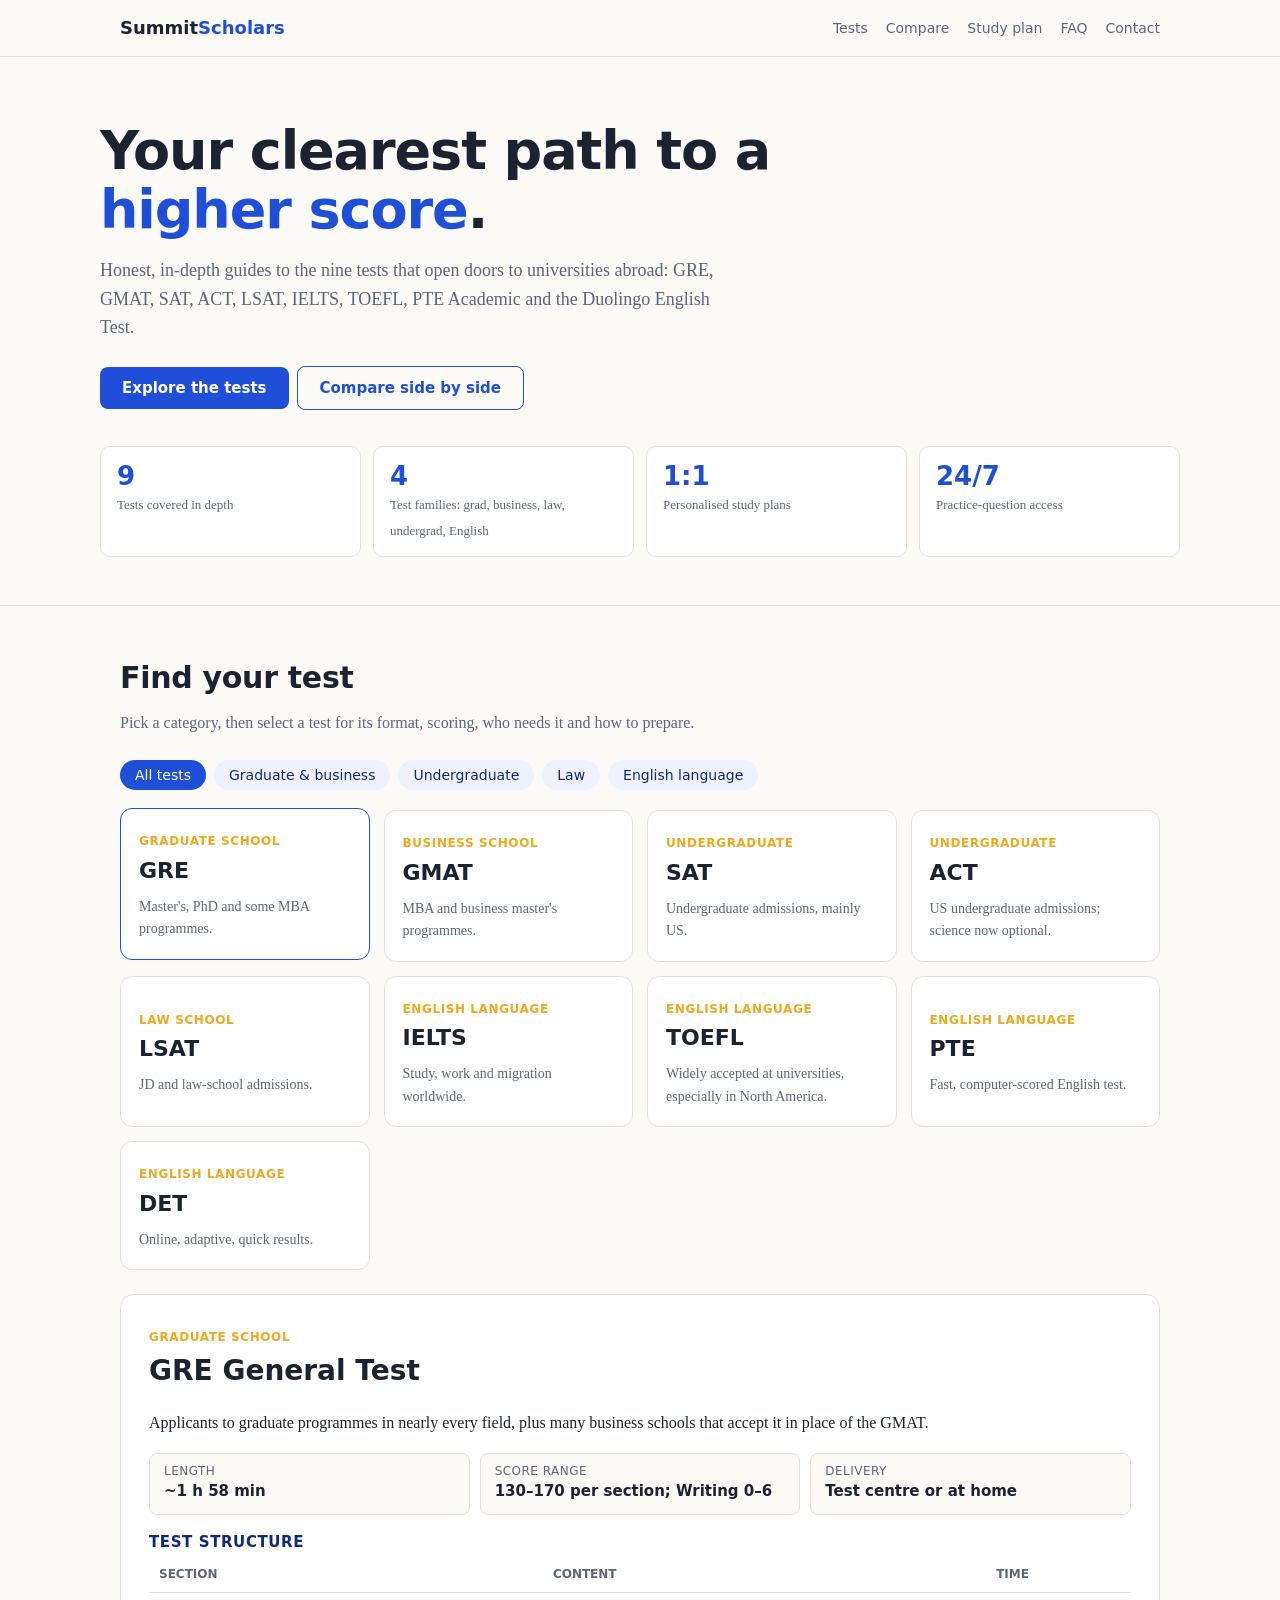
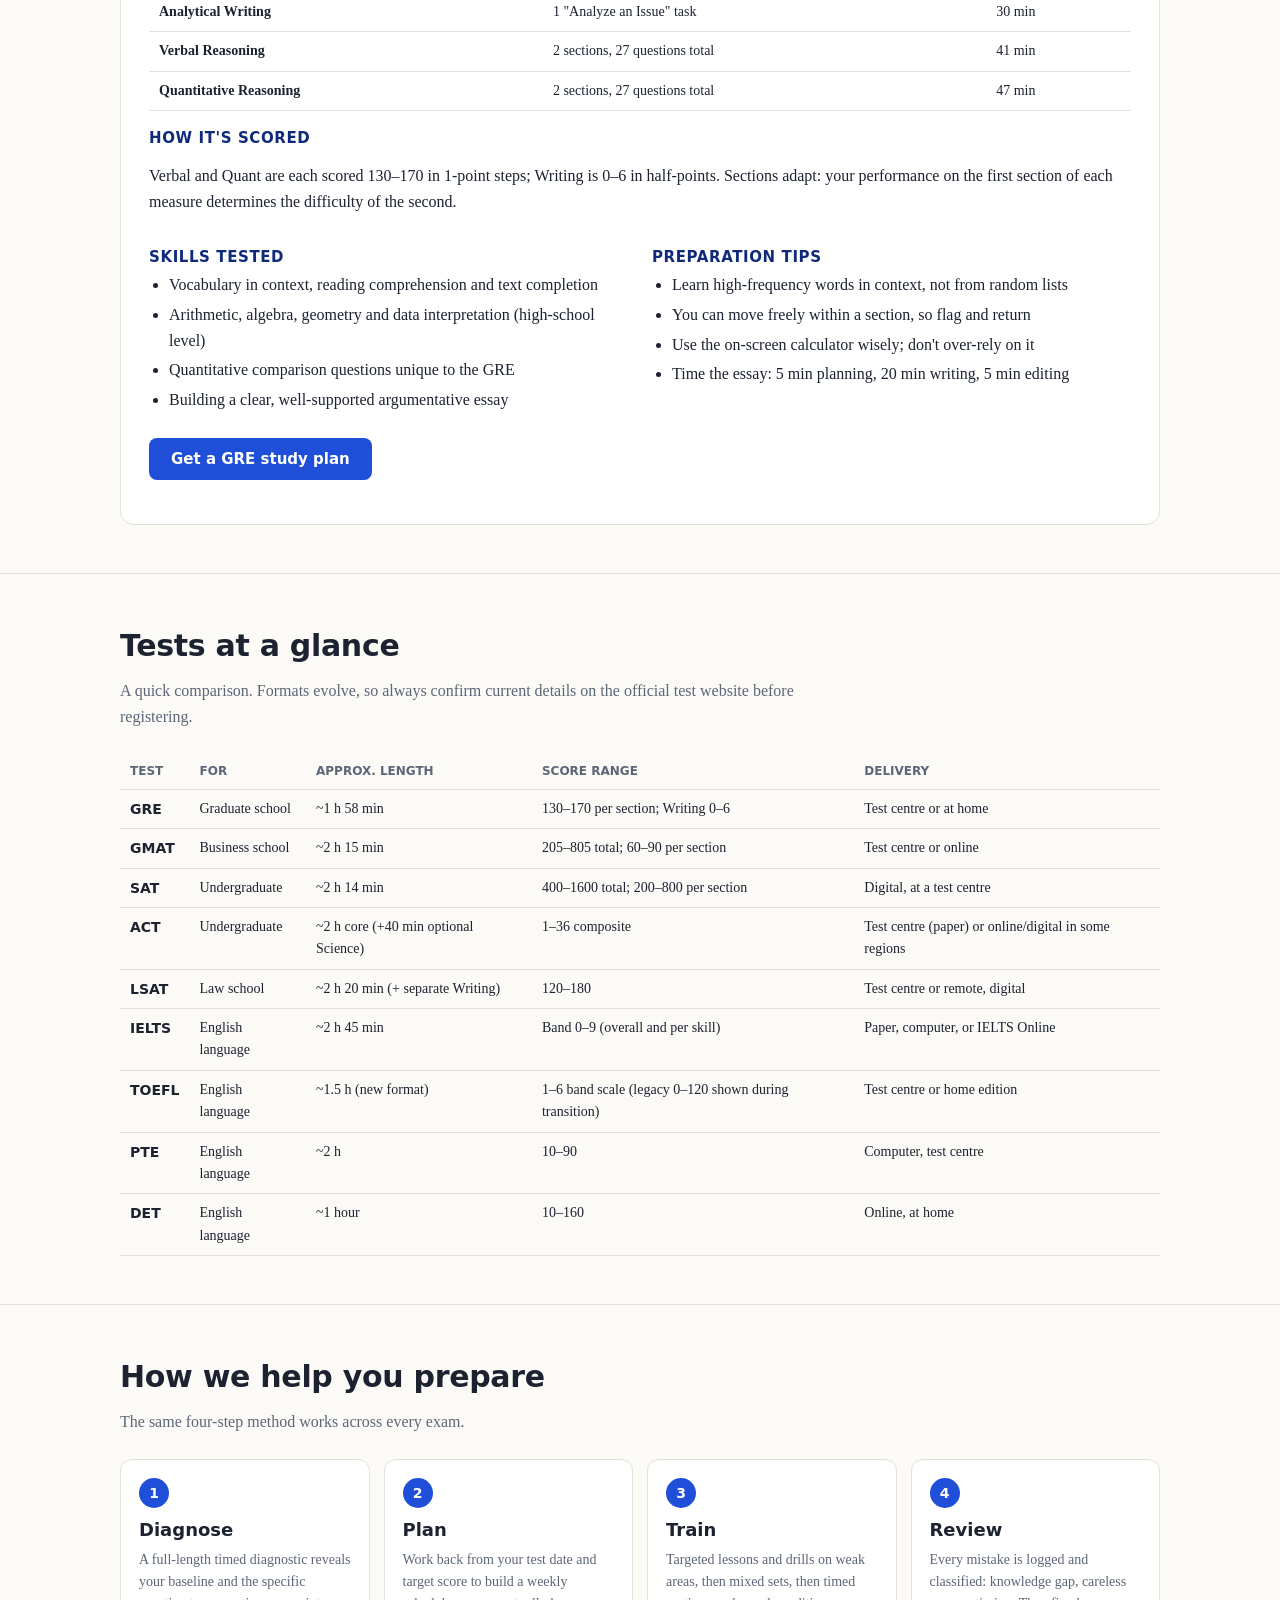
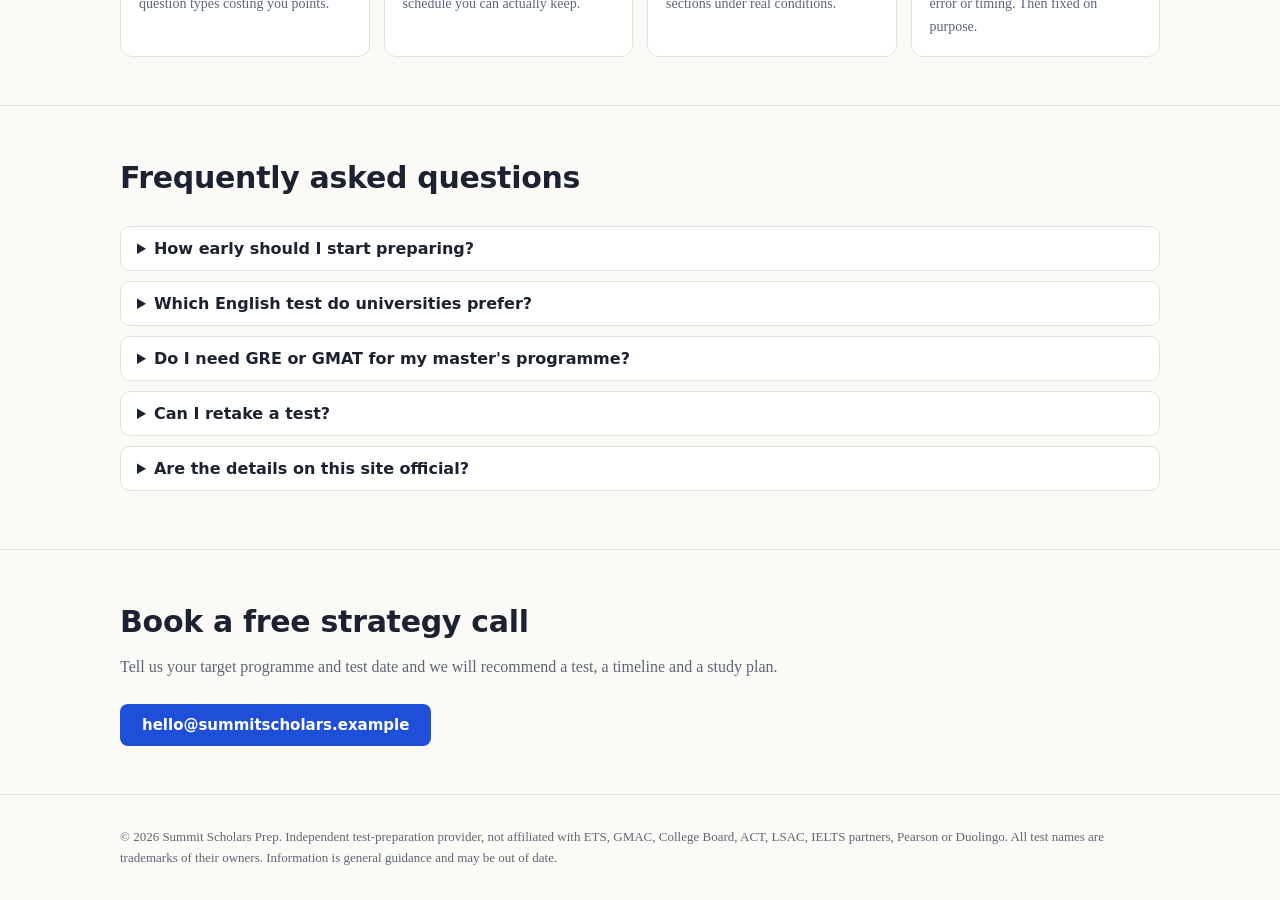
==== index.html @ 74c38ff6 "Add files via upload" ====
<!DOCTYPE html>
<html lang="en">
<head>
<meta charset="utf-8">
<meta name="viewport" content="width=device-width, initial-scale=1, viewport-fit=cover">
<title>Summit Scholars Prep – GRE, GMAT, SAT, ACT, LSAT, IELTS, TOEFL, PTE & Duolingo</title>
<style>
:root{--bg:#fbfaf7;--surf:#fff;--ink:#1c2230;--mut:#5d6677;--line:#e4e1d9;--brand:#1f4fd8;--brand2:#0f2a7a;--acc:#f0a81c;--chip:#eef2ff;box-sizing:border-box;padding-top:env(safe-area-inset-top,0px);padding-bottom:env(safe-area-inset-bottom,0px)}
@media (prefers-color-scheme:dark){:root:not([data-theme="light"]){--bg:#10131b;--surf:#181c27;--ink:#eceef4;--mut:#a0a8ba;--line:#2a3042;--brand:#7a9bff;--brand2:#b9c9ff;--acc:#f5b83d;--chip:#1f2640;color-scheme:dark}}
:root[data-theme="dark"]{--bg:#10131b;--surf:#181c27;--ink:#eceef4;--mut:#a0a8ba;--line:#2a3042;--brand:#7a9bff;--brand2:#b9c9ff;--acc:#f5b83d;--chip:#1f2640;color-scheme:dark}
*{box-sizing:border-box}html{scroll-behavior:smooth;scroll-padding-top:70px}
body{margin:0;background:var(--bg);color:var(--ink);font:16px/1.6 Georgia,'Times New Roman',serif}
h1,h2,h3,nav,button,.chip,th,.tag{font-family:system-ui,-apple-system,'Segoe UI',Roboto,sans-serif}
a{color:var(--brand)}
.wrap{max-width:1080px;margin:0 auto;padding:0 20px}
header{position:sticky;top:0;z-index:10;background:var(--bg);border-bottom:1px solid var(--line)}
nav{display:flex;align-items:center;justify-content:space-between;height:56px;gap:12px}
.logo{font-weight:800;font-size:18px;color:var(--ink);text-decoration:none}.logo span{color:var(--brand)}
nav .links{display:flex;gap:18px;font-size:14px;overflow-x:auto}
nav .links a{color:var(--mut);text-decoration:none;white-space:nowrap}
nav .links a:hover{color:var(--brand)}
.hero{padding:64px 0 48px}
.hero h1{font-size:clamp(32px,6vw,54px);line-height:1.1;margin:0 0 16px;letter-spacing:-.02em;max-width:760px}
.hero h1 em{font-style:normal;color:var(--brand)}
.hero p{font-size:18px;color:var(--mut);max-width:640px;margin:0 0 24px}
.btn{display:inline-block;background:var(--brand);color:#fff;padding:12px 22px;border-radius:8px;font:600 15px system-ui,sans-serif;text-decoration:none;border:0;cursor:pointer}
.btn.alt{background:transparent;color:var(--brand);border:1.5px solid var(--brand);margin-left:8px}
.stats{display:grid;grid-template-columns:repeat(auto-fit,minmax(150px,1fr));gap:12px;margin-top:36px}
.stat{background:var(--surf);border:1px solid var(--line);border-radius:10px;padding:14px 16px}
.stat b{font:700 26px system-ui,sans-serif;color:var(--brand);display:block}.stat span{font-size:13px;color:var(--mut)}
section{padding:48px 0;border-top:1px solid var(--line)}
h2{font-size:30px;margin:0 0 8px;letter-spacing:-.01em}.sub{color:var(--mut);margin:0 0 24px;max-width:700px}
.chips{display:flex;flex-wrap:wrap;gap:8px;margin-bottom:20px}
.chip{background:var(--chip);color:var(--brand2);border:1px solid transparent;padding:6px 14px;border-radius:999px;font-size:14px;cursor:pointer}
.chip[aria-pressed="true"]{background:var(--brand);color:#fff}
.grid{display:grid;grid-template-columns:repeat(auto-fill,minmax(230px,1fr));gap:14px}
.card{background:var(--surf);border:1px solid var(--line);border-radius:12px;padding:18px;text-align:left;cursor:pointer;color:var(--ink);font:inherit;transition:.15s}
.card:hover,.card[aria-pressed="true"]{border-color:var(--brand);transform:translateY(-2px)}
.card h3{margin:0 0 4px;font-size:22px}.card .tag{font-size:12px;color:var(--acc);font-weight:700;text-transform:uppercase;letter-spacing:.05em}
.card p{margin:8px 0 0;font-size:14px;color:var(--mut)}
#detail{background:var(--surf);border:1px solid var(--line);border-radius:14px;padding:28px;margin-top:24px}
#detail h3{font-size:28px;margin:0 0 4px}
.facts{display:grid;grid-template-columns:repeat(auto-fit,minmax(170px,1fr));gap:10px;margin:18px 0}
.fact{background:var(--bg);border-radius:8px;padding:10px 14px;border:1px solid var(--line)}
.fact small{display:block;color:var(--mut);font:12px system-ui,sans-serif;text-transform:uppercase;letter-spacing:.04em}.fact b{font:600 15px system-ui,sans-serif}
.cols{display:grid;grid-template-columns:repeat(auto-fit,minmax(280px,1fr));gap:24px}
h4{font:700 15px system-ui,sans-serif;margin:18px 0 6px;color:var(--brand2);text-transform:uppercase;letter-spacing:.04em}
.tbl{overflow-x:auto}
table{border-collapse:collapse;width:100%;font-size:14px}th,td{text-align:left;padding:8px 10px;border-bottom:1px solid var(--line);vertical-align:top}th{font-size:12px;color:var(--mut);text-transform:uppercase}
ul{padding-left:20px;margin:6px 0}li{margin:4px 0}
.cmp td:first-child{font-weight:700;font-family:system-ui,sans-serif;white-space:nowrap}
.plan{display:grid;grid-template-columns:repeat(auto-fit,minmax(220px,1fr));gap:14px;counter-reset:s}
.step{background:var(--surf);border:1px solid var(--line);border-radius:12px;padding:18px}
.step:before{counter-increment:s;content:counter(s);display:inline-grid;place-items:center;width:30px;height:30px;border-radius:50%;background:var(--brand);color:#fff;font:700 14px system-ui,sans-serif;margin-bottom:8px}
.step h3{margin:0 0 4px;font-size:18px}.step p{margin:0;font-size:14px;color:var(--mut)}
details{background:var(--surf);border:1px solid var(--line);border-radius:10px;padding:12px 16px;margin-bottom:10px}
summary{cursor:pointer;font:600 16px system-ui,sans-serif}details p{margin:8px 0 0;color:var(--mut)}
footer{border-top:1px solid var(--line);padding:32px 0;font-size:13px;color:var(--mut)}
@media(max-width:640px){nav .links{display:none}.btn.alt{margin:10px 0 0}#detail{padding:18px}}
</style>
</head>
<body>
<header><div class="wrap"><nav>
<a class="logo" href="#top">Summit<span>Scholars</span></a>
<div class="links"><a href="#tests">Tests</a><a href="#compare">Compare</a><a href="#plan">Study plan</a><a href="#faq">FAQ</a><a href="#contact">Contact</a></div>
</nav></div></header>

<main id="top">
<div class="wrap hero">
<h1>Your clearest path to a <em>higher score</em>.</h1>
<p>Honest, in-depth guides to the nine tests that open doors to universities abroad: GRE, GMAT, SAT, ACT, LSAT, IELTS, TOEFL, PTE Academic and the Duolingo English Test.</p>
<a class="btn" href="#tests">Explore the tests</a><a class="btn alt" href="#compare">Compare side by side</a>
<div class="stats"><div class="stat"><b>9</b><span>Tests covered in depth</span></div><div class="stat"><b>4</b><span>Test families: grad, business, law, undergrad, English</span></div><div class="stat"><b>1:1</b><span>Personalised study plans</span></div><div class="stat"><b>24/7</b><span>Practice-question access</span></div></div>
</div>

<section id="tests"><div class="wrap">
<h2>Find your test</h2>
<p class="sub">Pick a category, then select a test for its format, scoring, who needs it and how to prepare.</p>
<div class="chips" id="chips"></div>
<div class="grid" id="grid"></div>
<div id="detail" aria-live="polite"></div>
</div></section>

<section id="compare"><div class="wrap">
<h2>Tests at a glance</h2>
<p class="sub">A quick comparison. Formats evolve, so always confirm current details on the official test website before registering.</p>
<div class="tbl"><table class="cmp"><thead><tr><th>Test</th><th>For</th><th>Approx. length</th><th>Score range</th><th>Delivery</th></tr></thead><tbody id="cmp"></tbody></table></div>
</div></section>

<section id="plan"><div class="wrap">
<h2>How we help you prepare</h2>
<p class="sub">The same four-step method works across every exam.</p>
<div class="plan">
<div class="step"><h3>Diagnose</h3><p>A full-length timed diagnostic reveals your baseline and the specific question types costing you points.</p></div>
<div class="step"><h3>Plan</h3><p>Work back from your test date and target score to build a weekly schedule you can actually keep.</p></div>
<div class="step"><h3>Train</h3><p>Targeted lessons and drills on weak areas, then mixed sets, then timed sections under real conditions.</p></div>
<div class="step"><h3>Review</h3><p>Every mistake is logged and classified: knowledge gap, careless error or timing. Then fixed on purpose.</p></div>
</div></div></section>

<section id="faq"><div class="wrap">
<h2>Frequently asked questions</h2><p class="sub"></p>
<details><summary>How early should I start preparing?</summary><p>Most students need 8–12 weeks of consistent study for GRE, GMAT, SAT, ACT or LSAT (LSAT often takes longer), and 4–8 weeks for English tests, depending on starting level.</p></details>
<details><summary>Which English test do universities prefer?</summary><p>It varies by institution and country. IELTS and TOEFL are the most widely accepted; PTE and Duolingo are accepted by a growing number of schools. Check each programme's admissions page before choosing.</p></details>
<details><summary>Do I need GRE or GMAT for my master's programme?</summary><p>MBA and many business master's programmes use GMAT or GRE; most other graduate programmes use the GRE, and some have gone test-optional. Policies change yearly, so verify with each programme.</p></details>
<details><summary>Can I retake a test?</summary><p>Yes, all nine allow retakes but each has its own waiting periods, annual limits and score-reporting rules. See the test's official policy.</p></details>
<details><summary>Are the details on this site official?</summary><p>No. This is an independent preparation guide. Test makers update formats, scoring and fees, so treat our summaries as a starting point and confirm on the official sites.</p></details>
</div></section>

<section id="contact"><div class="wrap">
<h2>Book a free strategy call</h2>
<p class="sub">Tell us your target programme and test date and we will recommend a test, a timeline and a study plan.</p>
<a class="btn" href="mailto:hello@summitscholars.example">hello@summitscholars.example</a>
</div></section>
</main>

<footer><div class="wrap">© 2026 Summit Scholars Prep. Independent test-preparation provider, not affiliated with ETS, GMAC, College Board, ACT, LSAC, IELTS partners, Pearson or Duolingo. All test names are trademarks of their owners. Information is general guidance and may be out of date.</div></footer>

<script>
const T=[
{id:'GRE',cat:'grad',name:'GRE General Test',tag:'Graduate school',short:'Master\'s, PhD and some MBA programmes.',len:'~1 h 58 min',range:'130–170 per section; Writing 0–6',mode:'Test centre or at home',
 who:'Applicants to graduate programmes in nearly every field, plus many business schools that accept it in place of the GMAT.',
 sec:[['Analytical Writing','1 "Analyze an Issue" task','30 min'],['Verbal Reasoning','2 sections, 27 questions total','41 min'],['Quantitative Reasoning','2 sections, 27 questions total','47 min']],
 score:'Verbal and Quant are each scored 130–170 in 1-point steps; Writing is 0–6 in half-points. Sections adapt: your performance on the first section of each measure determines the difficulty of the second.',
 skills:['Vocabulary in context, reading comprehension and text completion','Arithmetic, algebra, geometry and data interpretation (high-school level)','Quantitative comparison questions unique to the GRE','Building a clear, well-supported argumentative essay'],
 tips:['Learn high-frequency words in context, not from random lists','You can move freely within a section, so flag and return','Use the on-screen calculator wisely; don\'t over-rely on it','Time the essay: 5 min planning, 20 min writing, 5 min editing']},
{id:'GMAT',cat:'grad',name:'GMAT Focus Edition',tag:'Business school',short:'MBA and business master\'s programmes.',len:'~2 h 15 min',range:'205–805 total; 60–90 per section',mode:'Test centre or online',
 who:'MBA, Executive MBA and business master\'s applicants. It replaced the older GMAT format, which was retired in early 2024.',
 sec:[['Quantitative Reasoning','21 questions','45 min'],['Verbal Reasoning','23 questions','45 min'],['Data Insights','20 questions','45 min']],
 score:'The total score (205–805) combines all three sections equally. Each section is scored 60–90. There is no essay section. Scores are valid for five years.',
 skills:['Quant: arithmetic and algebra (no geometry)','Verbal: reading comprehension and critical reasoning','Data Insights: table analysis, graphics, multi-source reasoning, two-part analysis','Choosing your section order, and using the answer-review-and-edit feature'],
 tips:['Practise Data Insights early: it is the least familiar section for most candidates','Use the three allowed question bookmarks and edits strategically','Timing matters more than perfection; guess and move on after ~2 min','Choose your section order in practice tests to find what suits you']},
{id:'SAT',cat:'ug',name:'SAT (Digital)',tag:'Undergraduate',short:'Undergraduate admissions, mainly US.',len:'~2 h 14 min',range:'400–1600 total; 200–800 per section',mode:'Digital, at a test centre',
 who:'Undergraduate applicants, especially to US colleges. Many universities in the UK, Canada, Australia, Asia and Europe also consider it.',
 sec:[['Reading & Writing','2 modules, 27 questions each','32 min each'],['Math','2 modules, 22 questions each','35 min each']],
 score:'Total score is 400–1600 (two sections, 200–800 each). The test is adaptive by module: your results in the first module of each section determine the difficulty of the second.',
 skills:['Short passages paired with one question each','Grammar, punctuation, rhetorical synthesis','Algebra, advanced math, problem solving and data analysis, geometry and trig','Built-in graphing calculator (Desmos) available on all Math questions'],
 tips:['Practise inside the official Bluebook app to learn the interface','Learn Desmos shortcuts to solve algebra visually','Many Math questions can be solved quicker by plugging in answers','Take 2–3 full adaptive practice tests before test day']},
{id:'ACT',cat:'ug',name:'ACT',tag:'Undergraduate',short:'US undergraduate admissions; science now optional.',len:'~2 h core (+40 min optional Science)',range:'1–36 composite',mode:'Test centre (paper) or online/digital in some regions',
 who:'Undergraduate applicants to US colleges. Accepted by virtually all US institutions as an alternative to the SAT.',
 sec:[['English','50 questions','35 min'],['Math','45 questions','50 min'],['Reading','36 questions','40 min'],['Science (optional)','40 questions','40 min'],['Writing (optional)','1 essay','40 min']],
 score:'The composite score (1–36) averages English, Math and Reading. Since the ACT redesign, Science is optional and not counted in the composite. Always check the latest format as it has changed in recent years.',
 skills:['Fast, accurate grammar and rhetoric decisions','Pre-algebra through trigonometry, with a broader math range than the SAT','Reading speed across four passage types','Interpreting charts and experiments in Science'],
 tips:['Pace is the main challenge: practise with a strict timer','Learn the 10 most common grammar rules thoroughly','Decide whether to take Science based on target schools\' policies','Mark answers on paper carefully; there is no penalty for guessing']},
{id:'LSAT',cat:'law',name:'LSAT',tag:'Law school',short:'JD and law-school admissions.',len:'~2 h 20 min (+ separate Writing)',range:'120–180',mode:'Test centre or remote, digital',
 who:'Applicants to law schools in the US, Canada and a growing number of other countries.',
 sec:[['Logical Reasoning','2 scored sections (~24–26 questions each)','35 min each'],['Reading Comprehension','1 scored section (27 questions)','35 min'],['Unscored variable section','Experimental','35 min'],['LSAT Writing','Separate, taken online','35 min']],
 score:'Scores range 120–180, based on the number of questions answered correctly. The Analytical Reasoning ("logic games") section was removed in August 2024. LSAT Writing is unscored but sent to schools.',
 skills:['Identifying argument structure, assumptions, flaws and strengthening/weakening evidence','Close reading of dense, multi-passage, comparative texts','Fast, consistent timing across a section of 25+ questions','Staying sharp across a long, mentally intense test'],
 tips:['Do untimed drills first, then move to 35-minute sections','Keep a wrong-answer journal, noting why the correct answer is right','Learn question-type patterns until they are automatic','Many students need 3–6 months; start early']},
{id:'IELTS',cat:'eng',name:'IELTS',tag:'English language',short:'Study, work and migration worldwide.',len:'~2 h 45 min',range:'Band 0–9 (overall and per skill)',mode:'Paper, computer, or IELTS Online',
 who:'Applicants to universities in the UK, Australia, Canada, New Zealand, Ireland, and many in the US; also used for immigration. Choose Academic for study or General Training for work/migration.',
 sec:[['Listening','4 sections, 40 questions','30 min (+10 transfer on paper)'],['Reading','3 passages, 40 questions','60 min'],['Writing','2 tasks (graph/letter + essay)','60 min'],['Speaking','Face-to-face interview, 3 parts','11–14 min']],
 score:'Each skill is scored in bands from 0 to 9, in half-band steps. The overall band is the average of the four. Results are typically available in 3–13 days depending on format.',
 skills:['Accent variety in Listening and following a recording only once','Skimming, scanning and matching headings in Reading','Task 1 data description and Task 2 essay structure','Fluency, coherence and natural pronunciation in Speaking'],
 tips:['Speaking is with a human examiner; practise talking aloud on any topic','Writing tasks are scored on four criteria, so learn the band descriptors','Task 2 is worth twice Task 1; budget ~40 min for it','Practise reading under time pressure with real past papers']},
{id:'TOEFL',cat:'eng',name:'TOEFL iBT',tag:'English language',short:'Widely accepted at universities, especially in North America.',len:'~1.5 h (new format)',range:'1–6 band scale (legacy 0–120 shown during transition)',mode:'Test centre or home edition',
 who:'Applicants to universities worldwide, especially in the US and Canada.',
 sec:[['Reading','Adaptive, academic and daily-life texts','Timed'],['Listening','Lectures, conversations, announcements','Timed'],['Writing','Integrated and academic-discussion style tasks','Timed'],['Speaking','Listen-and-repeat and interview-style responses','Timed']],
 score:'The TOEFL iBT was redesigned in January 2026: it is shorter, partly adaptive and now reports scores on a 1–6 band scale, with legacy 0–120 scores also shown for a transition period. Confirm exact formats and score conversion with ETS and your target schools.',
 skills:['Understanding academic lectures and campus conversations','Writing clear, evidence-based responses under time pressure','Speaking in short, structured responses to prompts','Reading mixed academic and everyday texts efficiently'],
 tips:['Check that each of your target schools accepts the new score scale','Practise with the official ETS materials for the new format','Take notes while listening, using shorthand you can read back','Record your Speaking answers and review them']},
{id:'PTE',cat:'eng',name:'PTE Academic',tag:'English language',short:'Fast, computer-scored English test.',len:'~2 h',range:'10–90',mode:'Computer, test centre',
 who:'Students applying to universities in Australia, the UK, New Zealand, Canada and the US; also used for visas in some countries.',
 sec:[['Speaking & Writing','Read aloud, repeat sentence, describe image, essay…','54–67 min'],['Reading','Fill-in-the-blanks, re-order paragraphs, MCQ','29–30 min'],['Listening','Summarise spoken text, dictation, MCQ…','30–43 min']],
 score:'Overall and communicative-skill scores are 10–90. The test is scored entirely by AI, and results are typically available within about two business days.',
 skills:['Integrated tasks where one skill feeds another (e.g. listening then writing)','Speaking clearly into a microphone with fluent delivery','Spelling-accurate dictation','Quick, accurate summarising'],
 tips:['Don\'t restart or pause when speaking; fluency counts more than perfection','Learn each task type\'s scoring rubric','Master templates for Describe Image and Summarise Written Text','Practise with headphones and a real mic setup']},
{id:'DET',cat:'eng',name:'Duolingo English Test',tag:'English language',short:'Online, adaptive, quick results.',len:'~1 hour',range:'10–160',mode:'Online, at home',
 who:'Applicants to the many universities (mainly in North America, but also worldwide) that accept it. Check each school: some do not.',
 sec:[['Onboarding and ID check','Identity, environment scan','~10 min'],['Adaptive test','Read & complete, listen & type, read aloud, write about image, etc.','~45 min'],['Video interview and writing sample','Ungraded, sent to schools','~10 min']],
 score:'Scores are 10–160 in 5-point steps with sub-scores for Literacy, Comprehension, Conversation and Production. The test adapts to your level. Results typically arrive within 48 hours.',
 skills:['Spelling, vocabulary and sentence-level accuracy','Understanding short audio','Natural speaking and writing on open prompts','Staying calm under a webcam-monitored environment'],
 tips:['Check your webcam, mic and internet connection before test day','Quiet room, nothing else on the desk, and no interruptions','Read the instructions each time: question types change quickly','Take the official practice test to see the interface']}
];
const CATS={all:'All tests',grad:'Graduate & business',ug:'Undergraduate',law:'Law',eng:'English language'};
let cat='all',sel='GRE';
const $=id=>document.getElementById(id);
function esc(s){return String(s).replace(/[&<>]/g,c=>({'&':'&amp;','<':'&lt;','>':'&gt;'}[c]))}
function chips(){$('chips').innerHTML=Object.entries(CATS).map(([k,v])=>`<button class="chip" aria-pressed="${k===cat}" data-c="${k}">${v}</button>`).join('');
 $('chips').querySelectorAll('button').forEach(b=>b.onclick=()=>{cat=b.dataset.c;grid()})}
function grid(){chips();const list=T.filter(t=>cat==='all'||t.cat===cat);
 if(!list.some(t=>t.id===sel))sel=list[0].id;
 $('grid').innerHTML=list.map(t=>`<button class="card" aria-pressed="${t.id===sel}" data-id="${t.id}"><span class="tag">${t.tag}</span><h3>${t.id}</h3><p>${t.short}</p></button>`).join('');
 $('grid').querySelectorAll('button').forEach(b=>b.onclick=()=>{sel=b.dataset.id;grid();$('detail').scrollIntoView({behavior:'smooth',block:'start'})});
 detail()}
function detail(){const t=T.find(x=>x.id===sel);
 $('detail').innerHTML=`<span class="tag" style="font:700 12px system-ui;color:var(--acc);text-transform:uppercase;letter-spacing:.05em">${t.tag}</span>
 <h3>${t.name}</h3><p>${t.who}</p>
 <div class="facts"><div class="fact"><small>Length</small><b>${t.len}</b></div><div class="fact"><small>Score range</small><b>${t.range}</b></div><div class="fact"><small>Delivery</small><b>${t.mode}</b></div></div>
 <h4>Test structure</h4><div class="tbl"><table><thead><tr><th>Section</th><th>Content</th><th>Time</th></tr></thead><tbody>${t.sec.map(r=>`<tr><td><b>${r[0]}</b></td><td>${r[1]}</td><td>${r[2]}</td></tr>`).join('')}</tbody></table></div>
 <h4>How it\'s scored</h4><p>${t.score}</p>
 <div class="cols"><div><h4>Skills tested</h4><ul>${t.skills.map(s=>`<li>${s}</li>`).join('')}</ul></div><div><h4>Preparation tips</h4><ul>${t.tips.map(s=>`<li>${s}</li>`).join('')}</ul></div></div>
 <p style="margin-top:20px"><a class="btn" href="#contact">Get a ${t.id} study plan</a></p>`}
$('cmp').innerHTML=T.map(t=>`<tr><td>${t.id}</td><td>${t.tag}</td><td>${t.len}</td><td>${t.range}</td><td>${t.mode}</td></tr>`).join('');
grid();
</script>
</body>
</html>
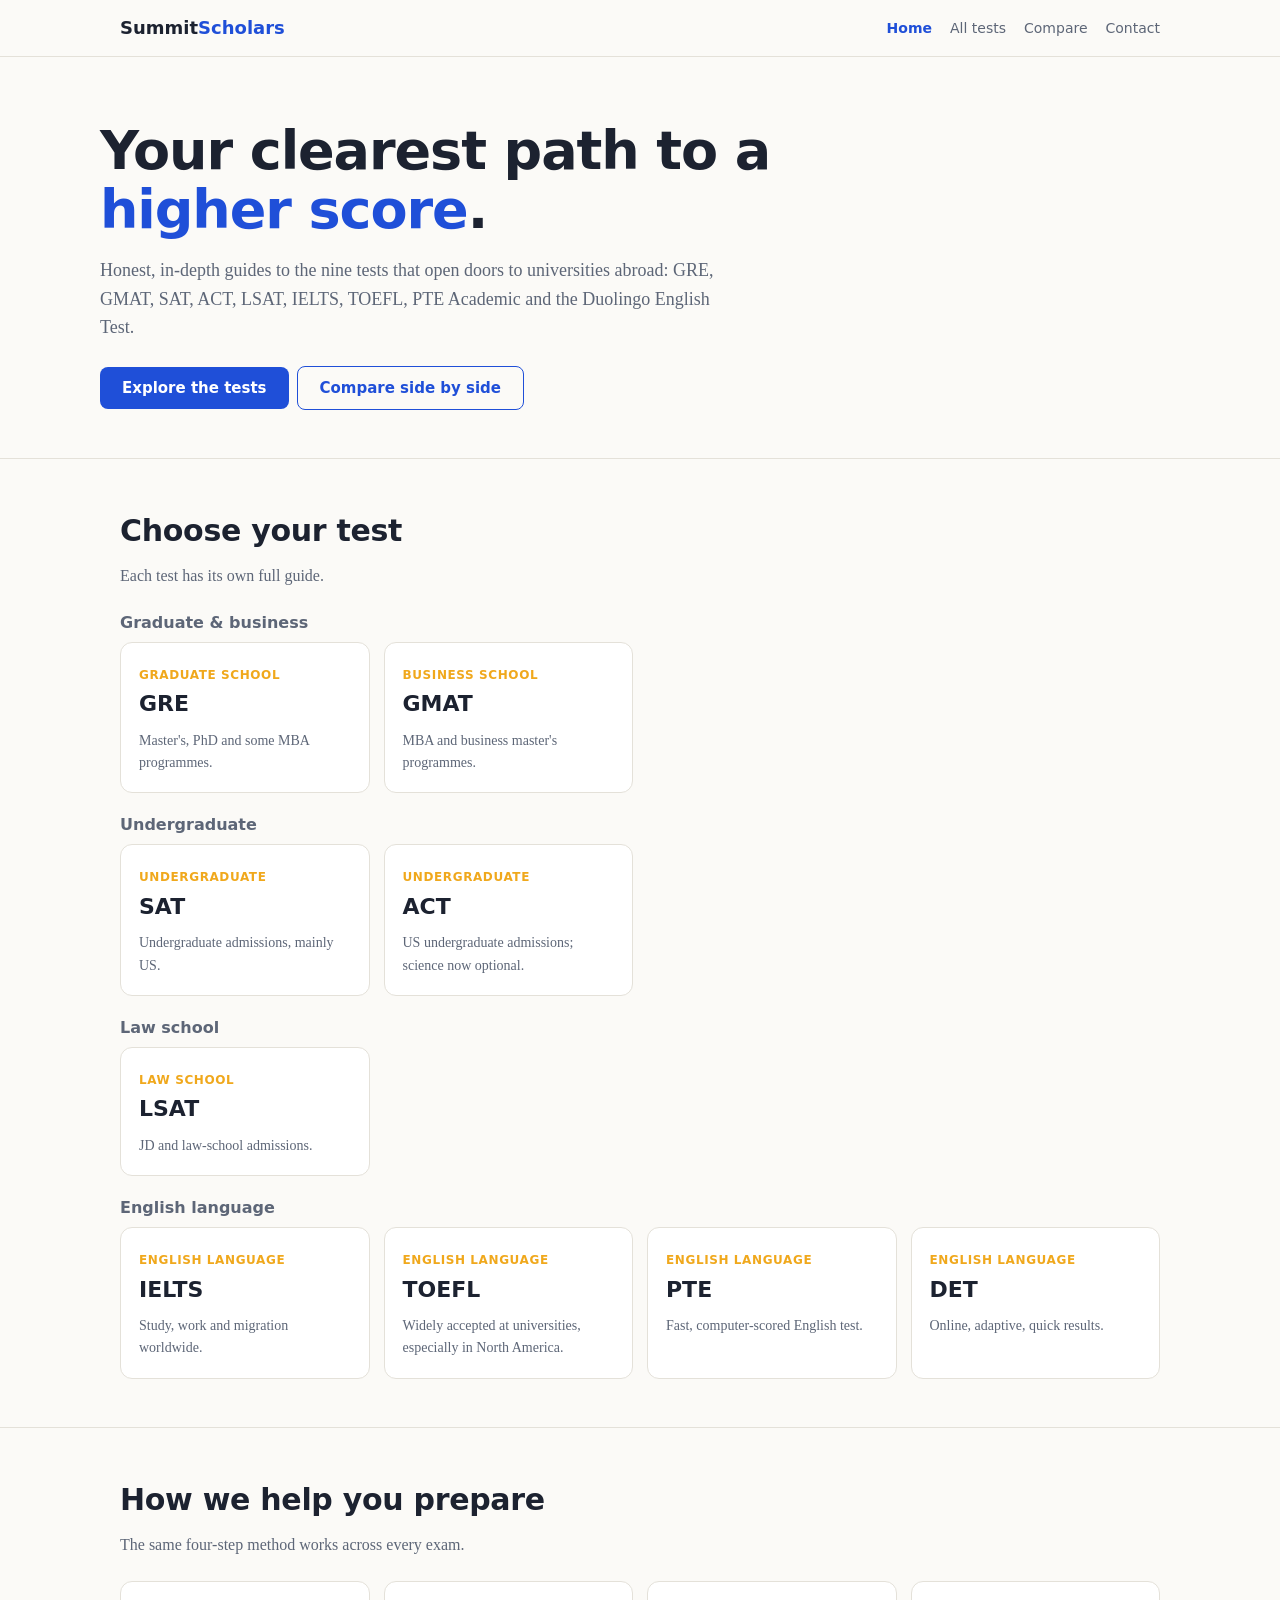
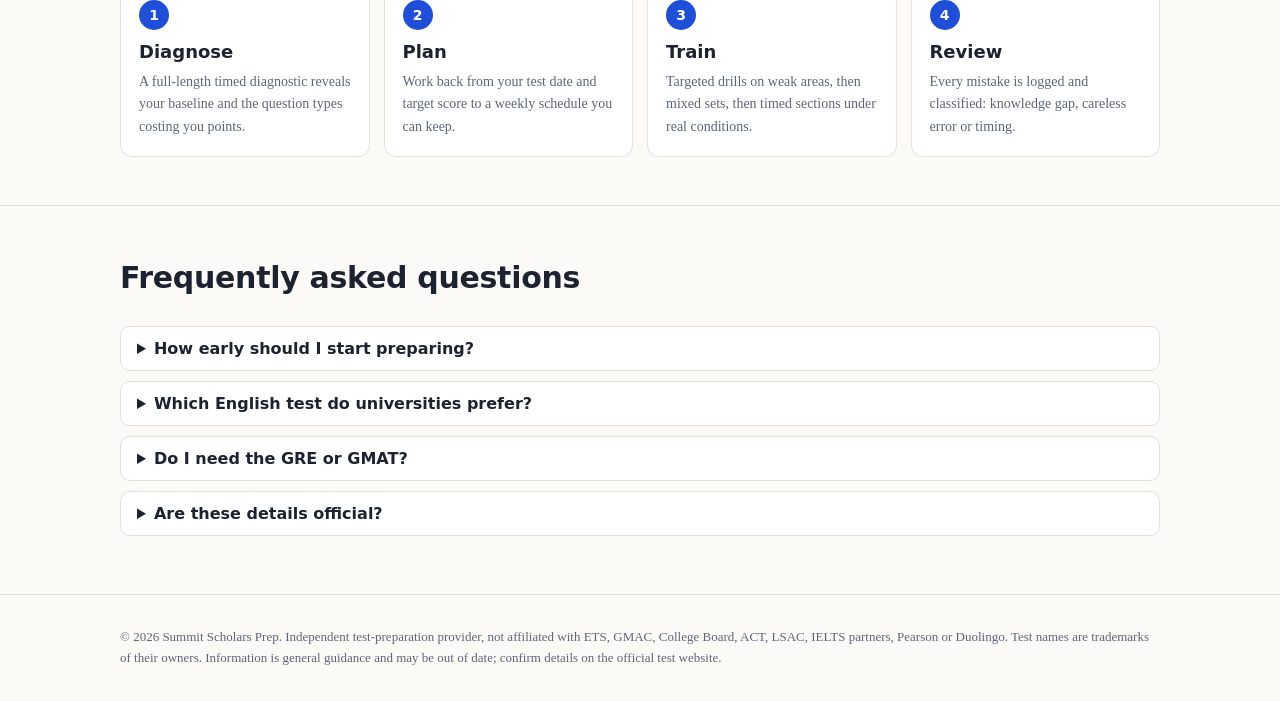
==== commit f2c2532a: "Add files via upload" ====
--- a/index.html
+++ b/index.html
@@ -1,198 +1,23 @@
 <!DOCTYPE html>
-<html lang="en">
-<head>
-<meta charset="utf-8">
-<meta name="viewport" content="width=device-width, initial-scale=1, viewport-fit=cover">
-<title>Summit Scholars Prep – GRE, GMAT, SAT, ACT, LSAT, IELTS, TOEFL, PTE & Duolingo</title>
-<style>
-:root{--bg:#fbfaf7;--surf:#fff;--ink:#1c2230;--mut:#5d6677;--line:#e4e1d9;--brand:#1f4fd8;--brand2:#0f2a7a;--acc:#f0a81c;--chip:#eef2ff;box-sizing:border-box;padding-top:env(safe-area-inset-top,0px);padding-bottom:env(safe-area-inset-bottom,0px)}
-@media (prefers-color-scheme:dark){:root:not([data-theme="light"]){--bg:#10131b;--surf:#181c27;--ink:#eceef4;--mut:#a0a8ba;--line:#2a3042;--brand:#7a9bff;--brand2:#b9c9ff;--acc:#f5b83d;--chip:#1f2640;color-scheme:dark}}
-:root[data-theme="dark"]{--bg:#10131b;--surf:#181c27;--ink:#eceef4;--mut:#a0a8ba;--line:#2a3042;--brand:#7a9bff;--brand2:#b9c9ff;--acc:#f5b83d;--chip:#1f2640;color-scheme:dark}
-*{box-sizing:border-box}html{scroll-behavior:smooth;scroll-padding-top:70px}
-body{margin:0;background:var(--bg);color:var(--ink);font:16px/1.6 Georgia,'Times New Roman',serif}
-h1,h2,h3,nav,button,.chip,th,.tag{font-family:system-ui,-apple-system,'Segoe UI',Roboto,sans-serif}
-a{color:var(--brand)}
-.wrap{max-width:1080px;margin:0 auto;padding:0 20px}
-header{position:sticky;top:0;z-index:10;background:var(--bg);border-bottom:1px solid var(--line)}
-nav{display:flex;align-items:center;justify-content:space-between;height:56px;gap:12px}
-.logo{font-weight:800;font-size:18px;color:var(--ink);text-decoration:none}.logo span{color:var(--brand)}
-nav .links{display:flex;gap:18px;font-size:14px;overflow-x:auto}
-nav .links a{color:var(--mut);text-decoration:none;white-space:nowrap}
-nav .links a:hover{color:var(--brand)}
-.hero{padding:64px 0 48px}
-.hero h1{font-size:clamp(32px,6vw,54px);line-height:1.1;margin:0 0 16px;letter-spacing:-.02em;max-width:760px}
-.hero h1 em{font-style:normal;color:var(--brand)}
-.hero p{font-size:18px;color:var(--mut);max-width:640px;margin:0 0 24px}
-.btn{display:inline-block;background:var(--brand);color:#fff;padding:12px 22px;border-radius:8px;font:600 15px system-ui,sans-serif;text-decoration:none;border:0;cursor:pointer}
-.btn.alt{background:transparent;color:var(--brand);border:1.5px solid var(--brand);margin-left:8px}
-.stats{display:grid;grid-template-columns:repeat(auto-fit,minmax(150px,1fr));gap:12px;margin-top:36px}
-.stat{background:var(--surf);border:1px solid var(--line);border-radius:10px;padding:14px 16px}
-.stat b{font:700 26px system-ui,sans-serif;color:var(--brand);display:block}.stat span{font-size:13px;color:var(--mut)}
-section{padding:48px 0;border-top:1px solid var(--line)}
-h2{font-size:30px;margin:0 0 8px;letter-spacing:-.01em}.sub{color:var(--mut);margin:0 0 24px;max-width:700px}
-.chips{display:flex;flex-wrap:wrap;gap:8px;margin-bottom:20px}
-.chip{background:var(--chip);color:var(--brand2);border:1px solid transparent;padding:6px 14px;border-radius:999px;font-size:14px;cursor:pointer}
-.chip[aria-pressed="true"]{background:var(--brand);color:#fff}
-.grid{display:grid;grid-template-columns:repeat(auto-fill,minmax(230px,1fr));gap:14px}
-.card{background:var(--surf);border:1px solid var(--line);border-radius:12px;padding:18px;text-align:left;cursor:pointer;color:var(--ink);font:inherit;transition:.15s}
-.card:hover,.card[aria-pressed="true"]{border-color:var(--brand);transform:translateY(-2px)}
-.card h3{margin:0 0 4px;font-size:22px}.card .tag{font-size:12px;color:var(--acc);font-weight:700;text-transform:uppercase;letter-spacing:.05em}
-.card p{margin:8px 0 0;font-size:14px;color:var(--mut)}
-#detail{background:var(--surf);border:1px solid var(--line);border-radius:14px;padding:28px;margin-top:24px}
-#detail h3{font-size:28px;margin:0 0 4px}
-.facts{display:grid;grid-template-columns:repeat(auto-fit,minmax(170px,1fr));gap:10px;margin:18px 0}
-.fact{background:var(--bg);border-radius:8px;padding:10px 14px;border:1px solid var(--line)}
-.fact small{display:block;color:var(--mut);font:12px system-ui,sans-serif;text-transform:uppercase;letter-spacing:.04em}.fact b{font:600 15px system-ui,sans-serif}
-.cols{display:grid;grid-template-columns:repeat(auto-fit,minmax(280px,1fr));gap:24px}
-h4{font:700 15px system-ui,sans-serif;margin:18px 0 6px;color:var(--brand2);text-transform:uppercase;letter-spacing:.04em}
-.tbl{overflow-x:auto}
-table{border-collapse:collapse;width:100%;font-size:14px}th,td{text-align:left;padding:8px 10px;border-bottom:1px solid var(--line);vertical-align:top}th{font-size:12px;color:var(--mut);text-transform:uppercase}
-ul{padding-left:20px;margin:6px 0}li{margin:4px 0}
-.cmp td:first-child{font-weight:700;font-family:system-ui,sans-serif;white-space:nowrap}
-.plan{display:grid;grid-template-columns:repeat(auto-fit,minmax(220px,1fr));gap:14px;counter-reset:s}
-.step{background:var(--surf);border:1px solid var(--line);border-radius:12px;padding:18px}
-.step:before{counter-increment:s;content:counter(s);display:inline-grid;place-items:center;width:30px;height:30px;border-radius:50%;background:var(--brand);color:#fff;font:700 14px system-ui,sans-serif;margin-bottom:8px}
-.step h3{margin:0 0 4px;font-size:18px}.step p{margin:0;font-size:14px;color:var(--mut)}
-details{background:var(--surf);border:1px solid var(--line);border-radius:10px;padding:12px 16px;margin-bottom:10px}
-summary{cursor:pointer;font:600 16px system-ui,sans-serif}details p{margin:8px 0 0;color:var(--mut)}
-footer{border-top:1px solid var(--line);padding:32px 0;font-size:13px;color:var(--mut)}
-@media(max-width:640px){nav .links{display:none}.btn.alt{margin:10px 0 0}#detail{padding:18px}}
-</style>
-</head>
-<body>
-<header><div class="wrap"><nav>
-<a class="logo" href="#top">Summit<span>Scholars</span></a>
-<div class="links"><a href="#tests">Tests</a><a href="#compare">Compare</a><a href="#plan">Study plan</a><a href="#faq">FAQ</a><a href="#contact">Contact</a></div>
-</nav></div></header>
-
-<main id="top">
-<div class="wrap hero">
-<h1>Your clearest path to a <em>higher score</em>.</h1>
+<html lang="en"><head><meta charset="utf-8"><meta name="viewport" content="width=device-width, initial-scale=1, viewport-fit=cover">
+<title>Test preparation for GRE, GMAT, SAT, ACT, LSAT, IELTS, TOEFL, PTE & Duolingo | Summit Scholars Prep</title><meta name="description" content="In-depth guides and preparation for the major admission and English-language tests.">
+<link rel="stylesheet" href="style.css"></head><body>
+<header><div class="wrap"><nav><a class="logo" href="index.html">Summit<span>Scholars</span></a>
+<div class="links"><a href="index.html" aria-current="page">Home</a><a href="tests.html">All tests</a><a href="compare.html">Compare</a><a href="contact.html">Contact</a></div></nav></div></header>
+<main>
+<div class="wrap hero"><h1>Your clearest path to a <em>higher score</em>.</h1>
 <p>Honest, in-depth guides to the nine tests that open doors to universities abroad: GRE, GMAT, SAT, ACT, LSAT, IELTS, TOEFL, PTE Academic and the Duolingo English Test.</p>
-<a class="btn" href="#tests">Explore the tests</a><a class="btn alt" href="#compare">Compare side by side</a>
-<div class="stats"><div class="stat"><b>9</b><span>Tests covered in depth</span></div><div class="stat"><b>4</b><span>Test families: grad, business, law, undergrad, English</span></div><div class="stat"><b>1:1</b><span>Personalised study plans</span></div><div class="stat"><b>24/7</b><span>Practice-question access</span></div></div>
-</div>
-
-<section id="tests"><div class="wrap">
-<h2>Find your test</h2>
-<p class="sub">Pick a category, then select a test for its format, scoring, who needs it and how to prepare.</p>
-<div class="chips" id="chips"></div>
-<div class="grid" id="grid"></div>
-<div id="detail" aria-live="polite"></div>
-</div></section>
-
-<section id="compare"><div class="wrap">
-<h2>Tests at a glance</h2>
-<p class="sub">A quick comparison. Formats evolve, so always confirm current details on the official test website before registering.</p>
-<div class="tbl"><table class="cmp"><thead><tr><th>Test</th><th>For</th><th>Approx. length</th><th>Score range</th><th>Delivery</th></tr></thead><tbody id="cmp"></tbody></table></div>
-</div></section>
-
-<section id="plan"><div class="wrap">
-<h2>How we help you prepare</h2>
-<p class="sub">The same four-step method works across every exam.</p>
-<div class="plan">
-<div class="step"><h3>Diagnose</h3><p>A full-length timed diagnostic reveals your baseline and the specific question types costing you points.</p></div>
-<div class="step"><h3>Plan</h3><p>Work back from your test date and target score to build a weekly schedule you can actually keep.</p></div>
-<div class="step"><h3>Train</h3><p>Targeted lessons and drills on weak areas, then mixed sets, then timed sections under real conditions.</p></div>
-<div class="step"><h3>Review</h3><p>Every mistake is logged and classified: knowledge gap, careless error or timing. Then fixed on purpose.</p></div>
-</div></div></section>
-
-<section id="faq"><div class="wrap">
-<h2>Frequently asked questions</h2><p class="sub"></p>
-<details><summary>How early should I start preparing?</summary><p>Most students need 8–12 weeks of consistent study for GRE, GMAT, SAT, ACT or LSAT (LSAT often takes longer), and 4–8 weeks for English tests, depending on starting level.</p></details>
-<details><summary>Which English test do universities prefer?</summary><p>It varies by institution and country. IELTS and TOEFL are the most widely accepted; PTE and Duolingo are accepted by a growing number of schools. Check each programme's admissions page before choosing.</p></details>
-<details><summary>Do I need GRE or GMAT for my master's programme?</summary><p>MBA and many business master's programmes use GMAT or GRE; most other graduate programmes use the GRE, and some have gone test-optional. Policies change yearly, so verify with each programme.</p></details>
-<details><summary>Can I retake a test?</summary><p>Yes, all nine allow retakes but each has its own waiting periods, annual limits and score-reporting rules. See the test's official policy.</p></details>
-<details><summary>Are the details on this site official?</summary><p>No. This is an independent preparation guide. Test makers update formats, scoring and fees, so treat our summaries as a starting point and confirm on the official sites.</p></details>
-</div></section>
-
-<section id="contact"><div class="wrap">
-<h2>Book a free strategy call</h2>
-<p class="sub">Tell us your target programme and test date and we will recommend a test, a timeline and a study plan.</p>
-<a class="btn" href="mailto:hello@summitscholars.example">hello@summitscholars.example</a>
-</div></section>
-</main>
-
-<footer><div class="wrap">© 2026 Summit Scholars Prep. Independent test-preparation provider, not affiliated with ETS, GMAC, College Board, ACT, LSAC, IELTS partners, Pearson or Duolingo. All test names are trademarks of their owners. Information is general guidance and may be out of date.</div></footer>
-
-<script>
-const T=[
-{id:'GRE',cat:'grad',name:'GRE General Test',tag:'Graduate school',short:'Master\'s, PhD and some MBA programmes.',len:'~1 h 58 min',range:'130–170 per section; Writing 0–6',mode:'Test centre or at home',
- who:'Applicants to graduate programmes in nearly every field, plus many business schools that accept it in place of the GMAT.',
- sec:[['Analytical Writing','1 "Analyze an Issue" task','30 min'],['Verbal Reasoning','2 sections, 27 questions total','41 min'],['Quantitative Reasoning','2 sections, 27 questions total','47 min']],
- score:'Verbal and Quant are each scored 130–170 in 1-point steps; Writing is 0–6 in half-points. Sections adapt: your performance on the first section of each measure determines the difficulty of the second.',
- skills:['Vocabulary in context, reading comprehension and text completion','Arithmetic, algebra, geometry and data interpretation (high-school level)','Quantitative comparison questions unique to the GRE','Building a clear, well-supported argumentative essay'],
- tips:['Learn high-frequency words in context, not from random lists','You can move freely within a section, so flag and return','Use the on-screen calculator wisely; don\'t over-rely on it','Time the essay: 5 min planning, 20 min writing, 5 min editing']},
-{id:'GMAT',cat:'grad',name:'GMAT Focus Edition',tag:'Business school',short:'MBA and business master\'s programmes.',len:'~2 h 15 min',range:'205–805 total; 60–90 per section',mode:'Test centre or online',
- who:'MBA, Executive MBA and business master\'s applicants. It replaced the older GMAT format, which was retired in early 2024.',
- sec:[['Quantitative Reasoning','21 questions','45 min'],['Verbal Reasoning','23 questions','45 min'],['Data Insights','20 questions','45 min']],
- score:'The total score (205–805) combines all three sections equally. Each section is scored 60–90. There is no essay section. Scores are valid for five years.',
- skills:['Quant: arithmetic and algebra (no geometry)','Verbal: reading comprehension and critical reasoning','Data Insights: table analysis, graphics, multi-source reasoning, two-part analysis','Choosing your section order, and using the answer-review-and-edit feature'],
- tips:['Practise Data Insights early: it is the least familiar section for most candidates','Use the three allowed question bookmarks and edits strategically','Timing matters more than perfection; guess and move on after ~2 min','Choose your section order in practice tests to find what suits you']},
-{id:'SAT',cat:'ug',name:'SAT (Digital)',tag:'Undergraduate',short:'Undergraduate admissions, mainly US.',len:'~2 h 14 min',range:'400–1600 total; 200–800 per section',mode:'Digital, at a test centre',
- who:'Undergraduate applicants, especially to US colleges. Many universities in the UK, Canada, Australia, Asia and Europe also consider it.',
- sec:[['Reading & Writing','2 modules, 27 questions each','32 min each'],['Math','2 modules, 22 questions each','35 min each']],
- score:'Total score is 400–1600 (two sections, 200–800 each). The test is adaptive by module: your results in the first module of each section determine the difficulty of the second.',
- skills:['Short passages paired with one question each','Grammar, punctuation, rhetorical synthesis','Algebra, advanced math, problem solving and data analysis, geometry and trig','Built-in graphing calculator (Desmos) available on all Math questions'],
- tips:['Practise inside the official Bluebook app to learn the interface','Learn Desmos shortcuts to solve algebra visually','Many Math questions can be solved quicker by plugging in answers','Take 2–3 full adaptive practice tests before test day']},
-{id:'ACT',cat:'ug',name:'ACT',tag:'Undergraduate',short:'US undergraduate admissions; science now optional.',len:'~2 h core (+40 min optional Science)',range:'1–36 composite',mode:'Test centre (paper) or online/digital in some regions',
- who:'Undergraduate applicants to US colleges. Accepted by virtually all US institutions as an alternative to the SAT.',
- sec:[['English','50 questions','35 min'],['Math','45 questions','50 min'],['Reading','36 questions','40 min'],['Science (optional)','40 questions','40 min'],['Writing (optional)','1 essay','40 min']],
- score:'The composite score (1–36) averages English, Math and Reading. Since the ACT redesign, Science is optional and not counted in the composite. Always check the latest format as it has changed in recent years.',
- skills:['Fast, accurate grammar and rhetoric decisions','Pre-algebra through trigonometry, with a broader math range than the SAT','Reading speed across four passage types','Interpreting charts and experiments in Science'],
- tips:['Pace is the main challenge: practise with a strict timer','Learn the 10 most common grammar rules thoroughly','Decide whether to take Science based on target schools\' policies','Mark answers on paper carefully; there is no penalty for guessing']},
-{id:'LSAT',cat:'law',name:'LSAT',tag:'Law school',short:'JD and law-school admissions.',len:'~2 h 20 min (+ separate Writing)',range:'120–180',mode:'Test centre or remote, digital',
- who:'Applicants to law schools in the US, Canada and a growing number of other countries.',
- sec:[['Logical Reasoning','2 scored sections (~24–26 questions each)','35 min each'],['Reading Comprehension','1 scored section (27 questions)','35 min'],['Unscored variable section','Experimental','35 min'],['LSAT Writing','Separate, taken online','35 min']],
- score:'Scores range 120–180, based on the number of questions answered correctly. The Analytical Reasoning ("logic games") section was removed in August 2024. LSAT Writing is unscored but sent to schools.',
- skills:['Identifying argument structure, assumptions, flaws and strengthening/weakening evidence','Close reading of dense, multi-passage, comparative texts','Fast, consistent timing across a section of 25+ questions','Staying sharp across a long, mentally intense test'],
- tips:['Do untimed drills first, then move to 35-minute sections','Keep a wrong-answer journal, noting why the correct answer is right','Learn question-type patterns until they are automatic','Many students need 3–6 months; start early']},
-{id:'IELTS',cat:'eng',name:'IELTS',tag:'English language',short:'Study, work and migration worldwide.',len:'~2 h 45 min',range:'Band 0–9 (overall and per skill)',mode:'Paper, computer, or IELTS Online',
- who:'Applicants to universities in the UK, Australia, Canada, New Zealand, Ireland, and many in the US; also used for immigration. Choose Academic for study or General Training for work/migration.',
- sec:[['Listening','4 sections, 40 questions','30 min (+10 transfer on paper)'],['Reading','3 passages, 40 questions','60 min'],['Writing','2 tasks (graph/letter + essay)','60 min'],['Speaking','Face-to-face interview, 3 parts','11–14 min']],
- score:'Each skill is scored in bands from 0 to 9, in half-band steps. The overall band is the average of the four. Results are typically available in 3–13 days depending on format.',
- skills:['Accent variety in Listening and following a recording only once','Skimming, scanning and matching headings in Reading','Task 1 data description and Task 2 essay structure','Fluency, coherence and natural pronunciation in Speaking'],
- tips:['Speaking is with a human examiner; practise talking aloud on any topic','Writing tasks are scored on four criteria, so learn the band descriptors','Task 2 is worth twice Task 1; budget ~40 min for it','Practise reading under time pressure with real past papers']},
-{id:'TOEFL',cat:'eng',name:'TOEFL iBT',tag:'English language',short:'Widely accepted at universities, especially in North America.',len:'~1.5 h (new format)',range:'1–6 band scale (legacy 0–120 shown during transition)',mode:'Test centre or home edition',
- who:'Applicants to universities worldwide, especially in the US and Canada.',
- sec:[['Reading','Adaptive, academic and daily-life texts','Timed'],['Listening','Lectures, conversations, announcements','Timed'],['Writing','Integrated and academic-discussion style tasks','Timed'],['Speaking','Listen-and-repeat and interview-style responses','Timed']],
- score:'The TOEFL iBT was redesigned in January 2026: it is shorter, partly adaptive and now reports scores on a 1–6 band scale, with legacy 0–120 scores also shown for a transition period. Confirm exact formats and score conversion with ETS and your target schools.',
- skills:['Understanding academic lectures and campus conversations','Writing clear, evidence-based responses under time pressure','Speaking in short, structured responses to prompts','Reading mixed academic and everyday texts efficiently'],
- tips:['Check that each of your target schools accepts the new score scale','Practise with the official ETS materials for the new format','Take notes while listening, using shorthand you can read back','Record your Speaking answers and review them']},
-{id:'PTE',cat:'eng',name:'PTE Academic',tag:'English language',short:'Fast, computer-scored English test.',len:'~2 h',range:'10–90',mode:'Computer, test centre',
- who:'Students applying to universities in Australia, the UK, New Zealand, Canada and the US; also used for visas in some countries.',
- sec:[['Speaking & Writing','Read aloud, repeat sentence, describe image, essay…','54–67 min'],['Reading','Fill-in-the-blanks, re-order paragraphs, MCQ','29–30 min'],['Listening','Summarise spoken text, dictation, MCQ…','30–43 min']],
- score:'Overall and communicative-skill scores are 10–90. The test is scored entirely by AI, and results are typically available within about two business days.',
- skills:['Integrated tasks where one skill feeds another (e.g. listening then writing)','Speaking clearly into a microphone with fluent delivery','Spelling-accurate dictation','Quick, accurate summarising'],
- tips:['Don\'t restart or pause when speaking; fluency counts more than perfection','Learn each task type\'s scoring rubric','Master templates for Describe Image and Summarise Written Text','Practise with headphones and a real mic setup']},
-{id:'DET',cat:'eng',name:'Duolingo English Test',tag:'English language',short:'Online, adaptive, quick results.',len:'~1 hour',range:'10–160',mode:'Online, at home',
- who:'Applicants to the many universities (mainly in North America, but also worldwide) that accept it. Check each school: some do not.',
- sec:[['Onboarding and ID check','Identity, environment scan','~10 min'],['Adaptive test','Read & complete, listen & type, read aloud, write about image, etc.','~45 min'],['Video interview and writing sample','Ungraded, sent to schools','~10 min']],
- score:'Scores are 10–160 in 5-point steps with sub-scores for Literacy, Comprehension, Conversation and Production. The test adapts to your level. Results typically arrive within 48 hours.',
- skills:['Spelling, vocabulary and sentence-level accuracy','Understanding short audio','Natural speaking and writing on open prompts','Staying calm under a webcam-monitored environment'],
- tips:['Check your webcam, mic and internet connection before test day','Quiet room, nothing else on the desk, and no interruptions','Read the instructions each time: question types change quickly','Take the official practice test to see the interface']}
-];
-const CATS={all:'All tests',grad:'Graduate & business',ug:'Undergraduate',law:'Law',eng:'English language'};
-let cat='all',sel='GRE';
-const $=id=>document.getElementById(id);
-function esc(s){return String(s).replace(/[&<>]/g,c=>({'&':'&amp;','<':'&lt;','>':'&gt;'}[c]))}
-function chips(){$('chips').innerHTML=Object.entries(CATS).map(([k,v])=>`<button class="chip" aria-pressed="${k===cat}" data-c="${k}">${v}</button>`).join('');
- $('chips').querySelectorAll('button').forEach(b=>b.onclick=()=>{cat=b.dataset.c;grid()})}
-function grid(){chips();const list=T.filter(t=>cat==='all'||t.cat===cat);
- if(!list.some(t=>t.id===sel))sel=list[0].id;
- $('grid').innerHTML=list.map(t=>`<button class="card" aria-pressed="${t.id===sel}" data-id="${t.id}"><span class="tag">${t.tag}</span><h3>${t.id}</h3><p>${t.short}</p></button>`).join('');
- $('grid').querySelectorAll('button').forEach(b=>b.onclick=()=>{sel=b.dataset.id;grid();$('detail').scrollIntoView({behavior:'smooth',block:'start'})});
- detail()}
-function detail(){const t=T.find(x=>x.id===sel);
- $('detail').innerHTML=`<span class="tag" style="font:700 12px system-ui;color:var(--acc);text-transform:uppercase;letter-spacing:.05em">${t.tag}</span>
- <h3>${t.name}</h3><p>${t.who}</p>
- <div class="facts"><div class="fact"><small>Length</small><b>${t.len}</b></div><div class="fact"><small>Score range</small><b>${t.range}</b></div><div class="fact"><small>Delivery</small><b>${t.mode}</b></div></div>
- <h4>Test structure</h4><div class="tbl"><table><thead><tr><th>Section</th><th>Content</th><th>Time</th></tr></thead><tbody>${t.sec.map(r=>`<tr><td><b>${r[0]}</b></td><td>${r[1]}</td><td>${r[2]}</td></tr>`).join('')}</tbody></table></div>
- <h4>How it\'s scored</h4><p>${t.score}</p>
- <div class="cols"><div><h4>Skills tested</h4><ul>${t.skills.map(s=>`<li>${s}</li>`).join('')}</ul></div><div><h4>Preparation tips</h4><ul>${t.tips.map(s=>`<li>${s}</li>`).join('')}</ul></div></div>
- <p style="margin-top:20px"><a class="btn" href="#contact">Get a ${t.id} study plan</a></p>`}
-$('cmp').innerHTML=T.map(t=>`<tr><td>${t.id}</td><td>${t.tag}</td><td>${t.len}</td><td>${t.range}</td><td>${t.mode}</td></tr>`).join('');
-grid();
-</script>
-</body>
-</html>
+<a class="btn" href="tests.html">Explore the tests</a><a class="btn alt" href="compare.html">Compare side by side</a></div>
+<section><div class="wrap"><h2>Choose your test</h2><p class="sub">Each test has its own full guide.</p>
+<h3 style="font:600 16px system-ui;color:var(--mut);margin:22px 0 10px">Graduate & business</h3><div class="grid"><a class="card" href="gre.html"><span class="tag">Graduate school</span><h3>GRE</h3><p>Master's, PhD and some MBA programmes.</p></a><a class="card" href="gmat.html"><span class="tag">Business school</span><h3>GMAT</h3><p>MBA and business master's programmes.</p></a></div><h3 style="font:600 16px system-ui;color:var(--mut);margin:22px 0 10px">Undergraduate</h3><div class="grid"><a class="card" href="sat.html"><span class="tag">Undergraduate</span><h3>SAT</h3><p>Undergraduate admissions, mainly US.</p></a><a class="card" href="act.html"><span class="tag">Undergraduate</span><h3>ACT</h3><p>US undergraduate admissions; science now optional.</p></a></div><h3 style="font:600 16px system-ui;color:var(--mut);margin:22px 0 10px">Law school</h3><div class="grid"><a class="card" href="lsat.html"><span class="tag">Law school</span><h3>LSAT</h3><p>JD and law-school admissions.</p></a></div><h3 style="font:600 16px system-ui;color:var(--mut);margin:22px 0 10px">English language</h3><div class="grid"><a class="card" href="ielts.html"><span class="tag">English language</span><h3>IELTS</h3><p>Study, work and migration worldwide.</p></a><a class="card" href="toefl.html"><span class="tag">English language</span><h3>TOEFL</h3><p>Widely accepted at universities, especially in North America.</p></a><a class="card" href="pte.html"><span class="tag">English language</span><h3>PTE</h3><p>Fast, computer-scored English test.</p></a><a class="card" href="duolingo.html"><span class="tag">English language</span><h3>DET</h3><p>Online, adaptive, quick results.</p></a></div></div></section>
+<section><div class="wrap"><h2>How we help you prepare</h2><p class="sub">The same four-step method works across every exam.</p><div class="plan">
+<div class="step"><h3>Diagnose</h3><p>A full-length timed diagnostic reveals your baseline and the question types costing you points.</p></div>
+<div class="step"><h3>Plan</h3><p>Work back from your test date and target score to a weekly schedule you can keep.</p></div>
+<div class="step"><h3>Train</h3><p>Targeted drills on weak areas, then mixed sets, then timed sections under real conditions.</p></div>
+<div class="step"><h3>Review</h3><p>Every mistake is logged and classified: knowledge gap, careless error or timing.</p></div></div></div></section>
+<section><div class="wrap"><h2>Frequently asked questions</h2><p class="sub"></p>
+<details><summary>How early should I start preparing?</summary><p>Most students need 8–12 weeks for GRE, GMAT, SAT or ACT (LSAT often takes longer) and 4–8 weeks for English tests, depending on starting level.</p></details>
+<details><summary>Which English test do universities prefer?</summary><p>It varies by institution. IELTS and TOEFL are the most widely accepted; PTE and Duolingo are accepted by a growing number of schools. Check each programme's admissions page.</p></details>
+<details><summary>Do I need the GRE or GMAT?</summary><p>MBA and many business master's programmes take GMAT or GRE; most other graduate programmes use the GRE, and some are test-optional. Policies change yearly, so verify with each programme.</p></details>
+<details><summary>Are these details official?</summary><p>No. This is an independent guide. Test makers update formats, scoring and fees, so confirm on the official sites.</p></details></div></section></main>
+<footer><div class="wrap">© 2026 Summit Scholars Prep. Independent test-preparation provider, not affiliated with ETS, GMAC, College Board, ACT, LSAC, IELTS partners, Pearson or Duolingo. Test names are trademarks of their owners. Information is general guidance and may be out of date; confirm details on the official test website.</div></footer></body></html>
--- a/style.css
+++ b/style.css
@@ -0,0 +1,62 @@
+
+:root{--bg:#fbfaf7;--surf:#fff;--ink:#1c2230;--mut:#5d6677;--line:#e4e1d9;--brand:#1f4fd8;--brand2:#0f2a7a;--acc:#f0a81c;--chip:#eef2ff;box-sizing:border-box;padding-top:env(safe-area-inset-top,0px);padding-bottom:env(safe-area-inset-bottom,0px)}
+@media (prefers-color-scheme:dark){:root:not([data-theme="light"]){--bg:#10131b;--surf:#181c27;--ink:#eceef4;--mut:#a0a8ba;--line:#2a3042;--brand:#7a9bff;--brand2:#b9c9ff;--acc:#f5b83d;--chip:#1f2640;color-scheme:dark}}
+:root[data-theme="dark"]{--bg:#10131b;--surf:#181c27;--ink:#eceef4;--mut:#a0a8ba;--line:#2a3042;--brand:#7a9bff;--brand2:#b9c9ff;--acc:#f5b83d;--chip:#1f2640;color-scheme:dark}
+*{box-sizing:border-box}html{scroll-behavior:smooth;scroll-padding-top:70px}
+body{margin:0;background:var(--bg);color:var(--ink);font:16px/1.6 Georgia,'Times New Roman',serif}
+h1,h2,h3,nav,button,.chip,th,.tag{font-family:system-ui,-apple-system,'Segoe UI',Roboto,sans-serif}
+a{color:var(--brand)}
+.wrap{max-width:1080px;margin:0 auto;padding:0 20px}
+header{position:sticky;top:0;z-index:10;background:var(--bg);border-bottom:1px solid var(--line)}
+nav{display:flex;align-items:center;justify-content:space-between;height:56px;gap:12px}
+.logo{font-weight:800;font-size:18px;color:var(--ink);text-decoration:none}.logo span{color:var(--brand)}
+nav .links{display:flex;gap:18px;font-size:14px;overflow-x:auto}
+nav .links a{color:var(--mut);text-decoration:none;white-space:nowrap}
+nav .links a:hover{color:var(--brand)}
+.hero{padding:64px 0 48px}
+.hero h1{font-size:clamp(32px,6vw,54px);line-height:1.1;margin:0 0 16px;letter-spacing:-.02em;max-width:760px}
+.hero h1 em{font-style:normal;color:var(--brand)}
+.hero p{font-size:18px;color:var(--mut);max-width:640px;margin:0 0 24px}
+.btn{display:inline-block;background:var(--brand);color:#fff;padding:12px 22px;border-radius:8px;font:600 15px system-ui,sans-serif;text-decoration:none;border:0;cursor:pointer}
+.btn.alt{background:transparent;color:var(--brand);border:1.5px solid var(--brand);margin-left:8px}
+.stats{display:grid;grid-template-columns:repeat(auto-fit,minmax(150px,1fr));gap:12px;margin-top:36px}
+.stat{background:var(--surf);border:1px solid var(--line);border-radius:10px;padding:14px 16px}
+.stat b{font:700 26px system-ui,sans-serif;color:var(--brand);display:block}.stat span{font-size:13px;color:var(--mut)}
+section{padding:48px 0;border-top:1px solid var(--line)}
+h2{font-size:30px;margin:0 0 8px;letter-spacing:-.01em}.sub{color:var(--mut);margin:0 0 24px;max-width:700px}
+.chips{display:flex;flex-wrap:wrap;gap:8px;margin-bottom:20px}
+.chip{background:var(--chip);color:var(--brand2);border:1px solid transparent;padding:6px 14px;border-radius:999px;font-size:14px;cursor:pointer}
+.chip[aria-pressed="true"]{background:var(--brand);color:#fff}
+.grid{display:grid;grid-template-columns:repeat(auto-fill,minmax(230px,1fr));gap:14px}
+.card{background:var(--surf);border:1px solid var(--line);border-radius:12px;padding:18px;text-align:left;cursor:pointer;color:var(--ink);font:inherit;transition:.15s}
+.card:hover,.card[aria-pressed="true"]{border-color:var(--brand);transform:translateY(-2px)}
+.card h3{margin:0 0 4px;font-size:22px}.card .tag{font-size:12px;color:var(--acc);font-weight:700;text-transform:uppercase;letter-spacing:.05em}
+.card p{margin:8px 0 0;font-size:14px;color:var(--mut)}
+#detail{background:var(--surf);border:1px solid var(--line);border-radius:14px;padding:28px;margin-top:24px}
+#detail h3{font-size:28px;margin:0 0 4px}
+.facts{display:grid;grid-template-columns:repeat(auto-fit,minmax(170px,1fr));gap:10px;margin:18px 0}
+.fact{background:var(--bg);border-radius:8px;padding:10px 14px;border:1px solid var(--line)}
+.fact small{display:block;color:var(--mut);font:12px system-ui,sans-serif;text-transform:uppercase;letter-spacing:.04em}.fact b{font:600 15px system-ui,sans-serif}
+.cols{display:grid;grid-template-columns:repeat(auto-fit,minmax(280px,1fr));gap:24px}
+h4{font:700 15px system-ui,sans-serif;margin:18px 0 6px;color:var(--brand2);text-transform:uppercase;letter-spacing:.04em}
+.tbl{overflow-x:auto}
+table{border-collapse:collapse;width:100%;font-size:14px}th,td{text-align:left;padding:8px 10px;border-bottom:1px solid var(--line);vertical-align:top}th{font-size:12px;color:var(--mut);text-transform:uppercase}
+ul{padding-left:20px;margin:6px 0}li{margin:4px 0}
+.cmp td:first-child{font-weight:700;font-family:system-ui,sans-serif;white-space:nowrap}
+.plan{display:grid;grid-template-columns:repeat(auto-fit,minmax(220px,1fr));gap:14px;counter-reset:s}
+.step{background:var(--surf);border:1px solid var(--line);border-radius:12px;padding:18px}
+.step:before{counter-increment:s;content:counter(s);display:inline-grid;place-items:center;width:30px;height:30px;border-radius:50%;background:var(--brand);color:#fff;font:700 14px system-ui,sans-serif;margin-bottom:8px}
+.step h3{margin:0 0 4px;font-size:18px}.step p{margin:0;font-size:14px;color:var(--mut)}
+details{background:var(--surf);border:1px solid var(--line);border-radius:10px;padding:12px 16px;margin-bottom:10px}
+summary{cursor:pointer;font:600 16px system-ui,sans-serif}details p{margin:8px 0 0;color:var(--mut)}
+footer{border-top:1px solid var(--line);padding:32px 0;font-size:13px;color:var(--mut)}
+@media(max-width:640px){.btn.alt{margin:10px 0 0}#detail{padding:18px}}
+
+a.card{display:block;text-decoration:none}
+.chip{text-decoration:none;display:inline-block}
+a.chip[aria-current="page"]{background:var(--brand);color:#fff}
+nav .links a[aria-current="page"]{color:var(--brand);font-weight:700}
+.detail{padding:0}.crumbs{font:13px system-ui,sans-serif;color:var(--mut);margin-bottom:12px}
+.pager{display:flex;justify-content:space-between;gap:12px;margin-top:32px;font:600 15px system-ui,sans-serif;flex-wrap:wrap}
+.page{padding:40px 0 56px}.page h1{font-size:clamp(30px,5vw,44px);margin:0 0 8px;letter-spacing:-.02em}
+@media(max-width:640px){nav .links{display:flex;gap:12px}.logo{font-size:15px}}
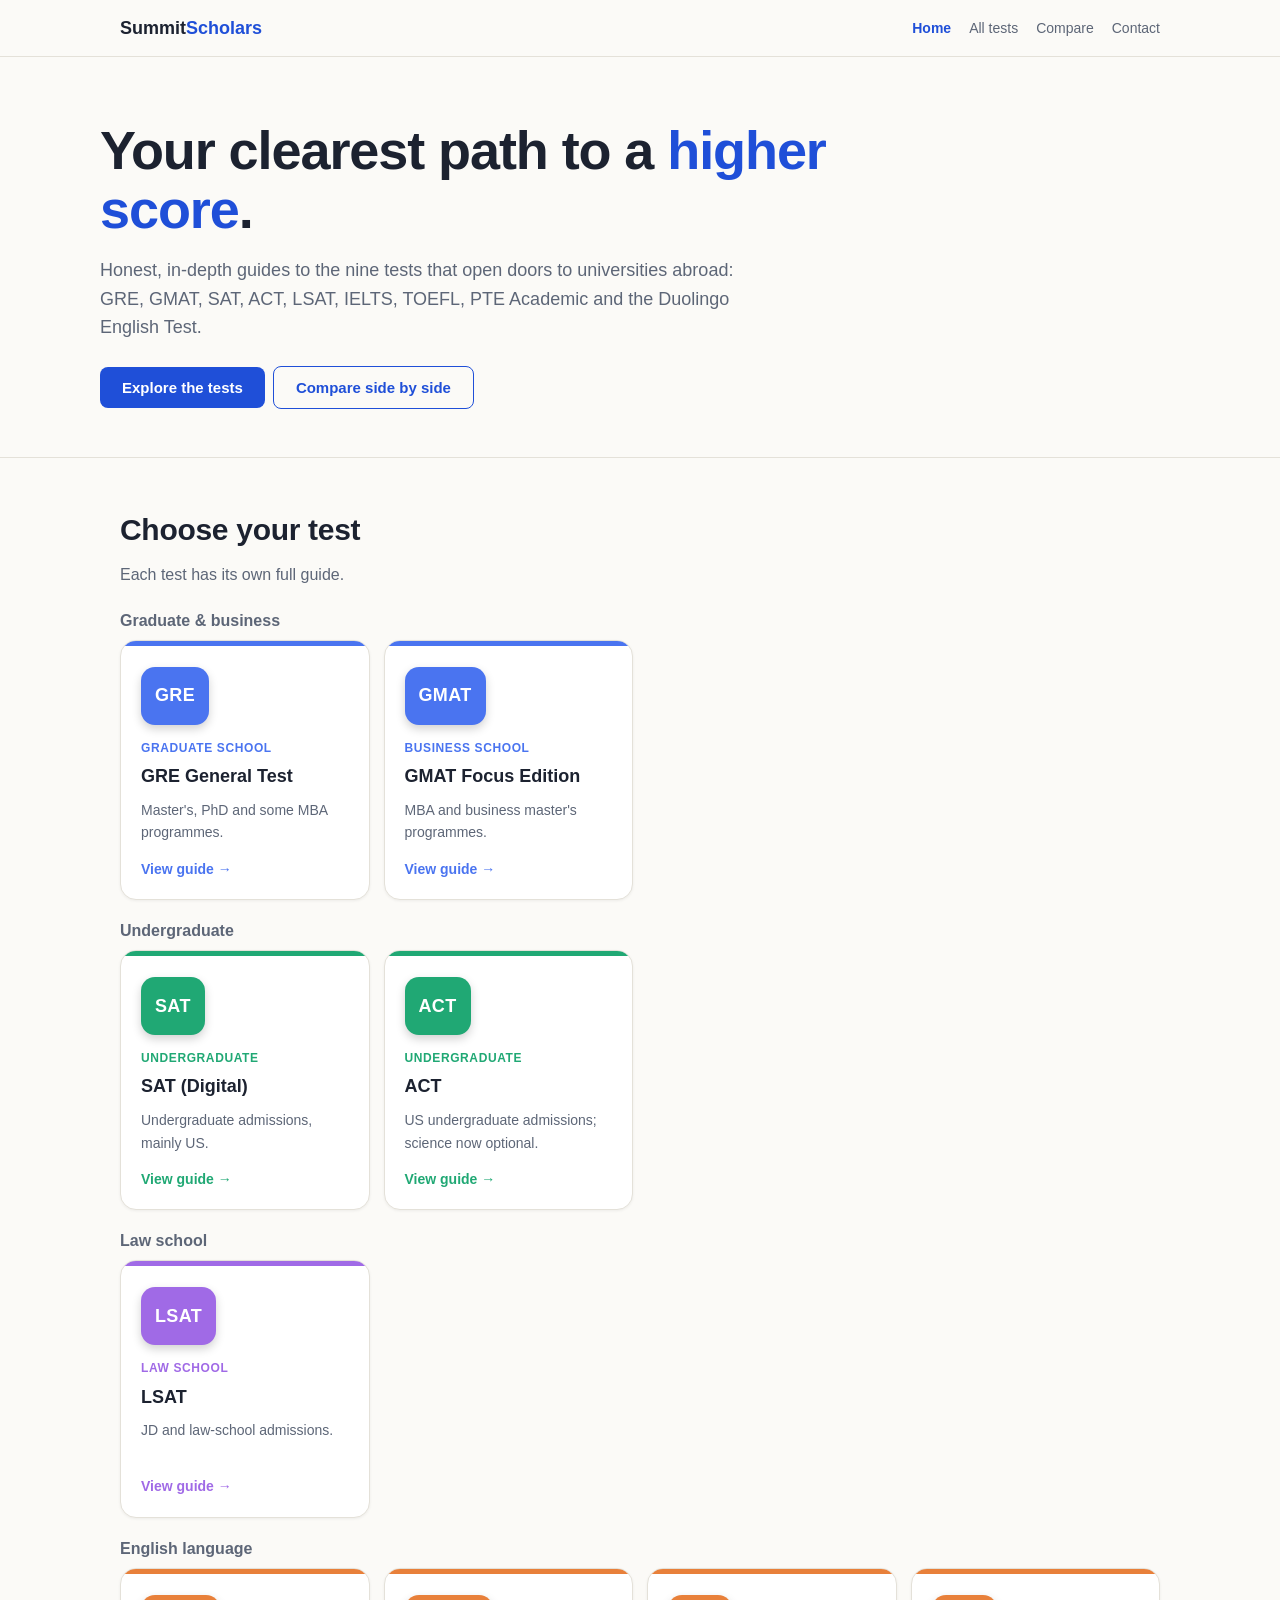
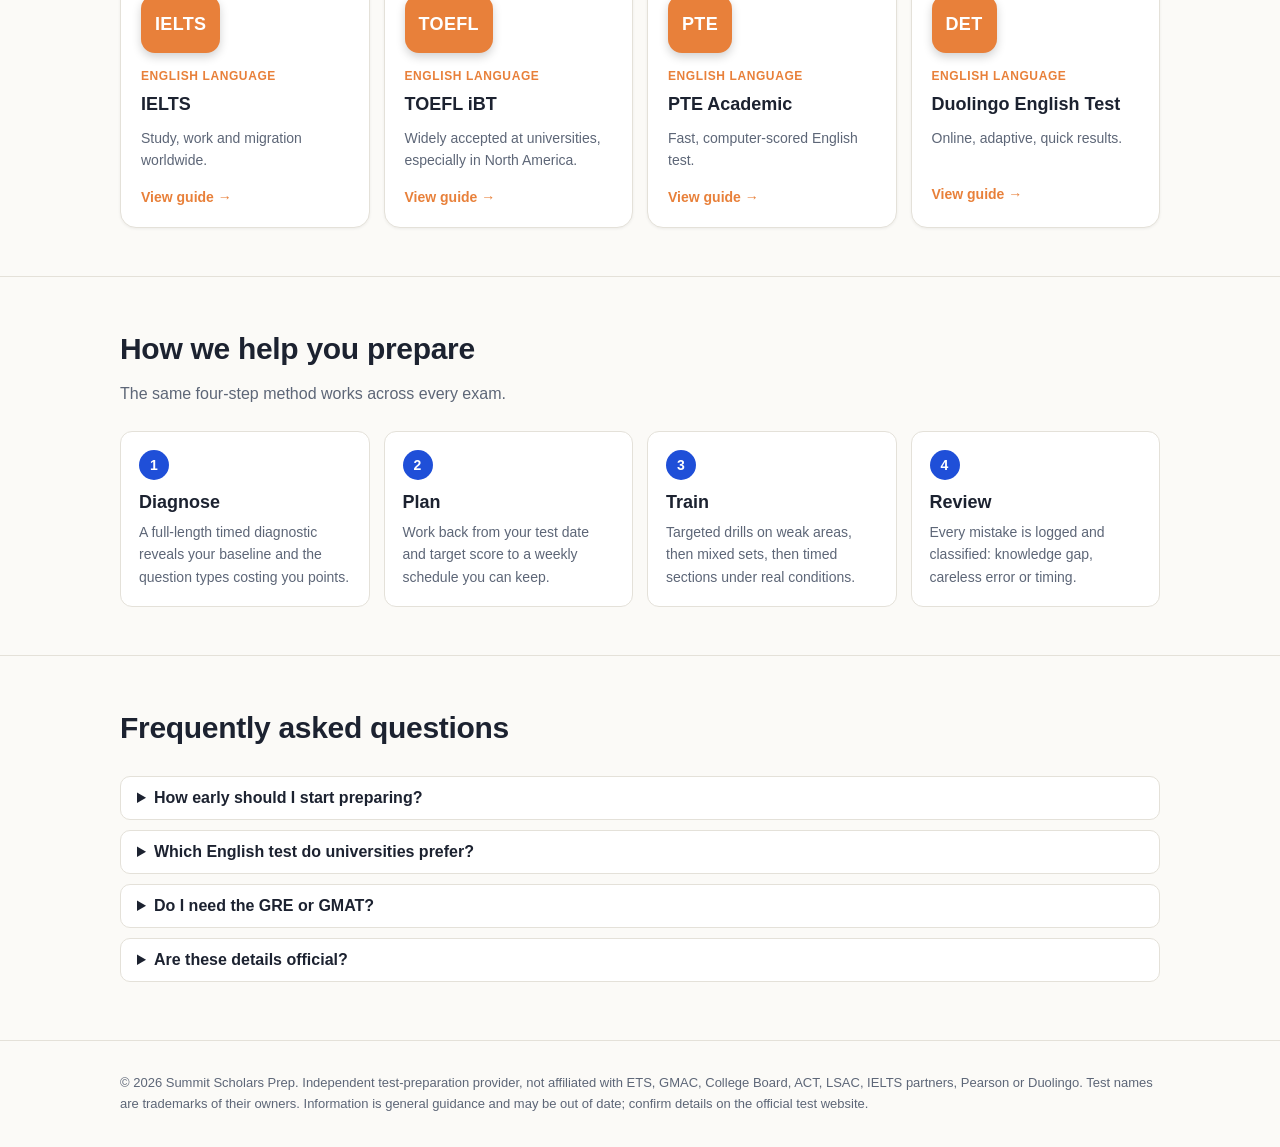
==== commit 62d14320: "Add files via upload" ====
--- a/index.html
+++ b/index.html
@@ -9,7 +9,7 @@
 <p>Honest, in-depth guides to the nine tests that open doors to universities abroad: GRE, GMAT, SAT, ACT, LSAT, IELTS, TOEFL, PTE Academic and the Duolingo English Test.</p>
 <a class="btn" href="tests.html">Explore the tests</a><a class="btn alt" href="compare.html">Compare side by side</a></div>
 <section><div class="wrap"><h2>Choose your test</h2><p class="sub">Each test has its own full guide.</p>
-<h3 style="font:600 16px system-ui;color:var(--mut);margin:22px 0 10px">Graduate & business</h3><div class="grid"><a class="card" href="gre.html"><span class="tag">Graduate school</span><h3>GRE</h3><p>Master's, PhD and some MBA programmes.</p></a><a class="card" href="gmat.html"><span class="tag">Business school</span><h3>GMAT</h3><p>MBA and business master's programmes.</p></a></div><h3 style="font:600 16px system-ui;color:var(--mut);margin:22px 0 10px">Undergraduate</h3><div class="grid"><a class="card" href="sat.html"><span class="tag">Undergraduate</span><h3>SAT</h3><p>Undergraduate admissions, mainly US.</p></a><a class="card" href="act.html"><span class="tag">Undergraduate</span><h3>ACT</h3><p>US undergraduate admissions; science now optional.</p></a></div><h3 style="font:600 16px system-ui;color:var(--mut);margin:22px 0 10px">Law school</h3><div class="grid"><a class="card" href="lsat.html"><span class="tag">Law school</span><h3>LSAT</h3><p>JD and law-school admissions.</p></a></div><h3 style="font:600 16px system-ui;color:var(--mut);margin:22px 0 10px">English language</h3><div class="grid"><a class="card" href="ielts.html"><span class="tag">English language</span><h3>IELTS</h3><p>Study, work and migration worldwide.</p></a><a class="card" href="toefl.html"><span class="tag">English language</span><h3>TOEFL</h3><p>Widely accepted at universities, especially in North America.</p></a><a class="card" href="pte.html"><span class="tag">English language</span><h3>PTE</h3><p>Fast, computer-scored English test.</p></a><a class="card" href="duolingo.html"><span class="tag">English language</span><h3>DET</h3><p>Online, adaptive, quick results.</p></a></div></div></section>
+<h3 style="font:600 16px Arial,Helvetica,sans-serif;color:var(--mut);margin:22px 0 10px">Graduate & business</h3><div class="grid"><a class="card" data-cat="grad" href="gre.html"><div class="badge">GRE</div><span class="tag">Graduate school</span><h3>GRE General Test</h3><p>Master's, PhD and some MBA programmes.</p><span class="go">View guide <i>→</i></span></a><a class="card" data-cat="grad" href="gmat.html"><div class="badge">GMAT</div><span class="tag">Business school</span><h3>GMAT Focus Edition</h3><p>MBA and business master's programmes.</p><span class="go">View guide <i>→</i></span></a></div><h3 style="font:600 16px Arial,Helvetica,sans-serif;color:var(--mut);margin:22px 0 10px">Undergraduate</h3><div class="grid"><a class="card" data-cat="ug" href="sat.html"><div class="badge">SAT</div><span class="tag">Undergraduate</span><h3>SAT (Digital)</h3><p>Undergraduate admissions, mainly US.</p><span class="go">View guide <i>→</i></span></a><a class="card" data-cat="ug" href="act.html"><div class="badge">ACT</div><span class="tag">Undergraduate</span><h3>ACT</h3><p>US undergraduate admissions; science now optional.</p><span class="go">View guide <i>→</i></span></a></div><h3 style="font:600 16px Arial,Helvetica,sans-serif;color:var(--mut);margin:22px 0 10px">Law school</h3><div class="grid"><a class="card" data-cat="law" href="lsat.html"><div class="badge">LSAT</div><span class="tag">Law school</span><h3>LSAT</h3><p>JD and law-school admissions.</p><span class="go">View guide <i>→</i></span></a></div><h3 style="font:600 16px Arial,Helvetica,sans-serif;color:var(--mut);margin:22px 0 10px">English language</h3><div class="grid"><a class="card" data-cat="eng" href="ielts.html"><div class="badge">IELTS</div><span class="tag">English language</span><h3>IELTS</h3><p>Study, work and migration worldwide.</p><span class="go">View guide <i>→</i></span></a><a class="card" data-cat="eng" href="toefl.html"><div class="badge">TOEFL</div><span class="tag">English language</span><h3>TOEFL iBT</h3><p>Widely accepted at universities, especially in North America.</p><span class="go">View guide <i>→</i></span></a><a class="card" data-cat="eng" href="pte.html"><div class="badge">PTE</div><span class="tag">English language</span><h3>PTE Academic</h3><p>Fast, computer-scored English test.</p><span class="go">View guide <i>→</i></span></a><a class="card" data-cat="eng" href="duolingo.html"><div class="badge">DET</div><span class="tag">English language</span><h3>Duolingo English Test</h3><p>Online, adaptive, quick results.</p><span class="go">View guide <i>→</i></span></a></div></div></section>
 <section><div class="wrap"><h2>How we help you prepare</h2><p class="sub">The same four-step method works across every exam.</p><div class="plan">
 <div class="step"><h3>Diagnose</h3><p>A full-length timed diagnostic reveals your baseline and the question types costing you points.</p></div>
 <div class="step"><h3>Plan</h3><p>Work back from your test date and target score to a weekly schedule you can keep.</p></div>
--- a/style.css
+++ b/style.css
@@ -3,8 +3,8 @@
 @media (prefers-color-scheme:dark){:root:not([data-theme="light"]){--bg:#10131b;--surf:#181c27;--ink:#eceef4;--mut:#a0a8ba;--line:#2a3042;--brand:#7a9bff;--brand2:#b9c9ff;--acc:#f5b83d;--chip:#1f2640;color-scheme:dark}}
 :root[data-theme="dark"]{--bg:#10131b;--surf:#181c27;--ink:#eceef4;--mut:#a0a8ba;--line:#2a3042;--brand:#7a9bff;--brand2:#b9c9ff;--acc:#f5b83d;--chip:#1f2640;color-scheme:dark}
 *{box-sizing:border-box}html{scroll-behavior:smooth;scroll-padding-top:70px}
-body{margin:0;background:var(--bg);color:var(--ink);font:16px/1.6 Georgia,'Times New Roman',serif}
-h1,h2,h3,nav,button,.chip,th,.tag{font-family:system-ui,-apple-system,'Segoe UI',Roboto,sans-serif}
+body{margin:0;background:var(--bg);color:var(--ink);font:16px/1.6 Arial,Helvetica,sans-serif}
+h1,h2,h3,nav,button,.chip,th,.tag{font-family:Arial,Helvetica,sans-serif}
 a{color:var(--brand)}
 .wrap{max-width:1080px;margin:0 auto;padding:0 20px}
 header{position:sticky;top:0;z-index:10;background:var(--bg);border-bottom:1px solid var(--line)}
@@ -17,11 +17,11 @@
 .hero h1{font-size:clamp(32px,6vw,54px);line-height:1.1;margin:0 0 16px;letter-spacing:-.02em;max-width:760px}
 .hero h1 em{font-style:normal;color:var(--brand)}
 .hero p{font-size:18px;color:var(--mut);max-width:640px;margin:0 0 24px}
-.btn{display:inline-block;background:var(--brand);color:#fff;padding:12px 22px;border-radius:8px;font:600 15px system-ui,sans-serif;text-decoration:none;border:0;cursor:pointer}
+.btn{display:inline-block;background:var(--brand);color:#fff;padding:12px 22px;border-radius:8px;font:600 15px Arial,Helvetica,sans-serif;text-decoration:none;border:0;cursor:pointer}
 .btn.alt{background:transparent;color:var(--brand);border:1.5px solid var(--brand);margin-left:8px}
 .stats{display:grid;grid-template-columns:repeat(auto-fit,minmax(150px,1fr));gap:12px;margin-top:36px}
 .stat{background:var(--surf);border:1px solid var(--line);border-radius:10px;padding:14px 16px}
-.stat b{font:700 26px system-ui,sans-serif;color:var(--brand);display:block}.stat span{font-size:13px;color:var(--mut)}
+.stat b{font:700 26px Arial,Helvetica,sans-serif;color:var(--brand);display:block}.stat span{font-size:13px;color:var(--mut)}
 section{padding:48px 0;border-top:1px solid var(--line)}
 h2{font-size:30px;margin:0 0 8px;letter-spacing:-.01em}.sub{color:var(--mut);margin:0 0 24px;max-width:700px}
 .chips{display:flex;flex-wrap:wrap;gap:8px;margin-bottom:20px}
@@ -36,19 +36,19 @@
 #detail h3{font-size:28px;margin:0 0 4px}
 .facts{display:grid;grid-template-columns:repeat(auto-fit,minmax(170px,1fr));gap:10px;margin:18px 0}
 .fact{background:var(--bg);border-radius:8px;padding:10px 14px;border:1px solid var(--line)}
-.fact small{display:block;color:var(--mut);font:12px system-ui,sans-serif;text-transform:uppercase;letter-spacing:.04em}.fact b{font:600 15px system-ui,sans-serif}
+.fact small{display:block;color:var(--mut);font:12px Arial,Helvetica,sans-serif;text-transform:uppercase;letter-spacing:.04em}.fact b{font:600 15px Arial,Helvetica,sans-serif}
 .cols{display:grid;grid-template-columns:repeat(auto-fit,minmax(280px,1fr));gap:24px}
-h4{font:700 15px system-ui,sans-serif;margin:18px 0 6px;color:var(--brand2);text-transform:uppercase;letter-spacing:.04em}
+h4{font:700 15px Arial,Helvetica,sans-serif;margin:18px 0 6px;color:var(--brand2);text-transform:uppercase;letter-spacing:.04em}
 .tbl{overflow-x:auto}
 table{border-collapse:collapse;width:100%;font-size:14px}th,td{text-align:left;padding:8px 10px;border-bottom:1px solid var(--line);vertical-align:top}th{font-size:12px;color:var(--mut);text-transform:uppercase}
 ul{padding-left:20px;margin:6px 0}li{margin:4px 0}
-.cmp td:first-child{font-weight:700;font-family:system-ui,sans-serif;white-space:nowrap}
+.cmp td:first-child{font-weight:700;font-family:Arial,Helvetica,sans-serif;white-space:nowrap}
 .plan{display:grid;grid-template-columns:repeat(auto-fit,minmax(220px,1fr));gap:14px;counter-reset:s}
 .step{background:var(--surf);border:1px solid var(--line);border-radius:12px;padding:18px}
-.step:before{counter-increment:s;content:counter(s);display:inline-grid;place-items:center;width:30px;height:30px;border-radius:50%;background:var(--brand);color:#fff;font:700 14px system-ui,sans-serif;margin-bottom:8px}
+.step:before{counter-increment:s;content:counter(s);display:inline-grid;place-items:center;width:30px;height:30px;border-radius:50%;background:var(--brand);color:#fff;font:700 14px Arial,Helvetica,sans-serif;margin-bottom:8px}
 .step h3{margin:0 0 4px;font-size:18px}.step p{margin:0;font-size:14px;color:var(--mut)}
 details{background:var(--surf);border:1px solid var(--line);border-radius:10px;padding:12px 16px;margin-bottom:10px}
-summary{cursor:pointer;font:600 16px system-ui,sans-serif}details p{margin:8px 0 0;color:var(--mut)}
+summary{cursor:pointer;font:600 16px Arial,Helvetica,sans-serif}details p{margin:8px 0 0;color:var(--mut)}
 footer{border-top:1px solid var(--line);padding:32px 0;font-size:13px;color:var(--mut)}
 @media(max-width:640px){.btn.alt{margin:10px 0 0}#detail{padding:18px}}
 
@@ -56,7 +56,21 @@
 .chip{text-decoration:none;display:inline-block}
 a.chip[aria-current="page"]{background:var(--brand);color:#fff}
 nav .links a[aria-current="page"]{color:var(--brand);font-weight:700}
-.detail{padding:0}.crumbs{font:13px system-ui,sans-serif;color:var(--mut);margin-bottom:12px}
-.pager{display:flex;justify-content:space-between;gap:12px;margin-top:32px;font:600 15px system-ui,sans-serif;flex-wrap:wrap}
+.detail{padding:0}.crumbs{font:13px Arial,Helvetica,sans-serif;color:var(--mut);margin-bottom:12px}
+.pager{display:flex;justify-content:space-between;gap:12px;margin-top:32px;font:600 15px Arial,Helvetica,sans-serif;flex-wrap:wrap}
 .page{padding:40px 0 56px}.page h1{font-size:clamp(30px,5vw,44px);margin:0 0 8px;letter-spacing:-.02em}
+
+.card{position:relative;overflow:hidden;padding:22px 20px 18px;border-radius:16px;box-shadow:0 1px 3px rgba(0,0,0,.06);transition:transform .2s,box-shadow .2s,border-color .2s}
+.card:before{content:"";position:absolute;left:0;right:0;top:0;height:5px;background:var(--c)}
+.card[data-cat=grad]{--c:#4a74f0}.card[data-cat=ug]{--c:#20a874}.card[data-cat=law]{--c:#a06ae6}.card[data-cat=eng]{--c:#e8803a}
+.badge{display:inline-flex;align-items:center;justify-content:center;min-width:58px;height:58px;padding:0 14px;border-radius:14px;background:var(--c);color:#fff;font:700 18px Arial,sans-serif;letter-spacing:.02em;margin:4px 0 14px;box-shadow:0 4px 10px rgba(0,0,0,.18)}
+.card .tag{display:block;color:var(--c)}
+.card h3{font-size:18px;margin:4px 0 6px}
+.card p{min-height:42px}
+.go{display:inline-block;margin-top:14px;font-weight:700;font-size:14px;color:var(--c)}
+.go i{font-style:normal;display:inline-block;transition:transform .2s}
+.card:hover,.card:focus-visible{transform:translateY(-5px);box-shadow:0 14px 28px rgba(0,0,0,.14);border-color:var(--c)}
+.card:hover .go i{transform:translateX(6px)}
+.card:focus-visible{outline:3px solid var(--c);outline-offset:2px}
+.chip{transition:.15s;font-weight:600}.chip:hover{background:var(--brand);color:#fff}
 @media(max-width:640px){nav .links{display:flex;gap:12px}.logo{font-size:15px}}
